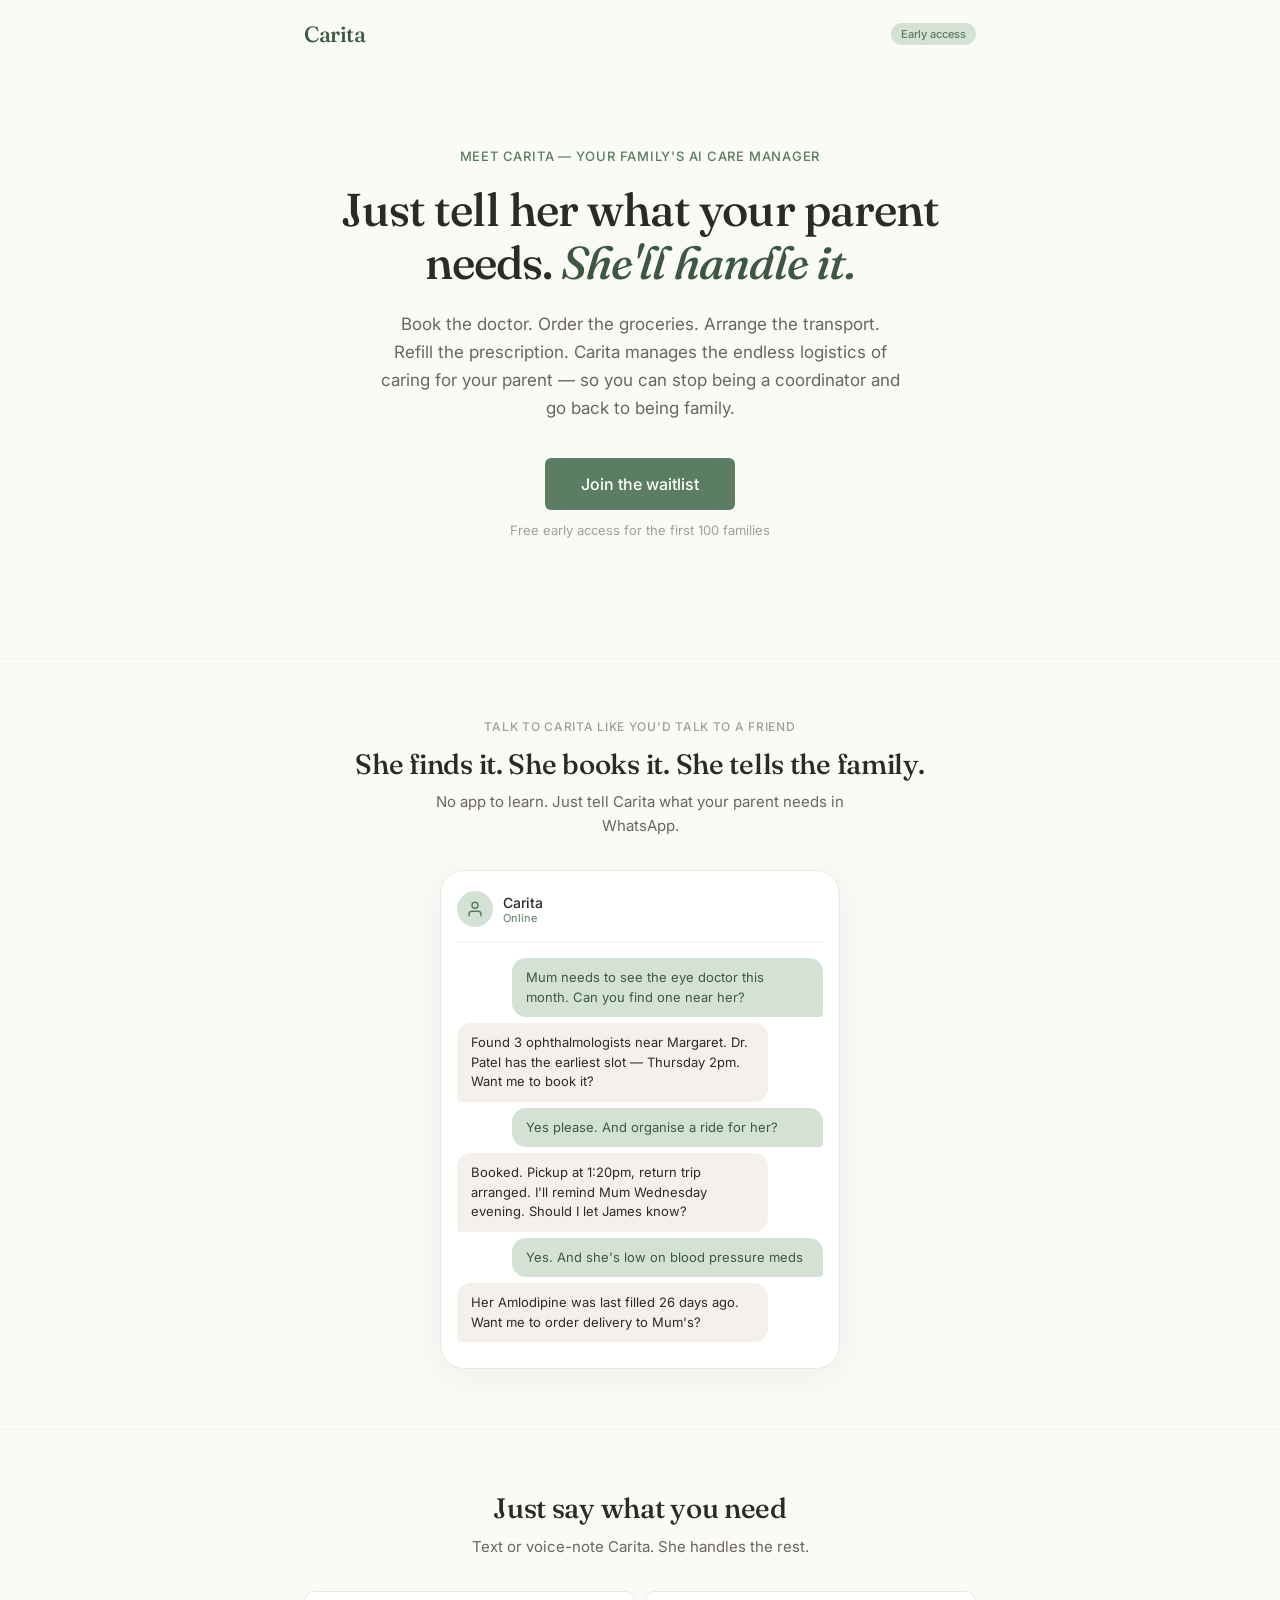
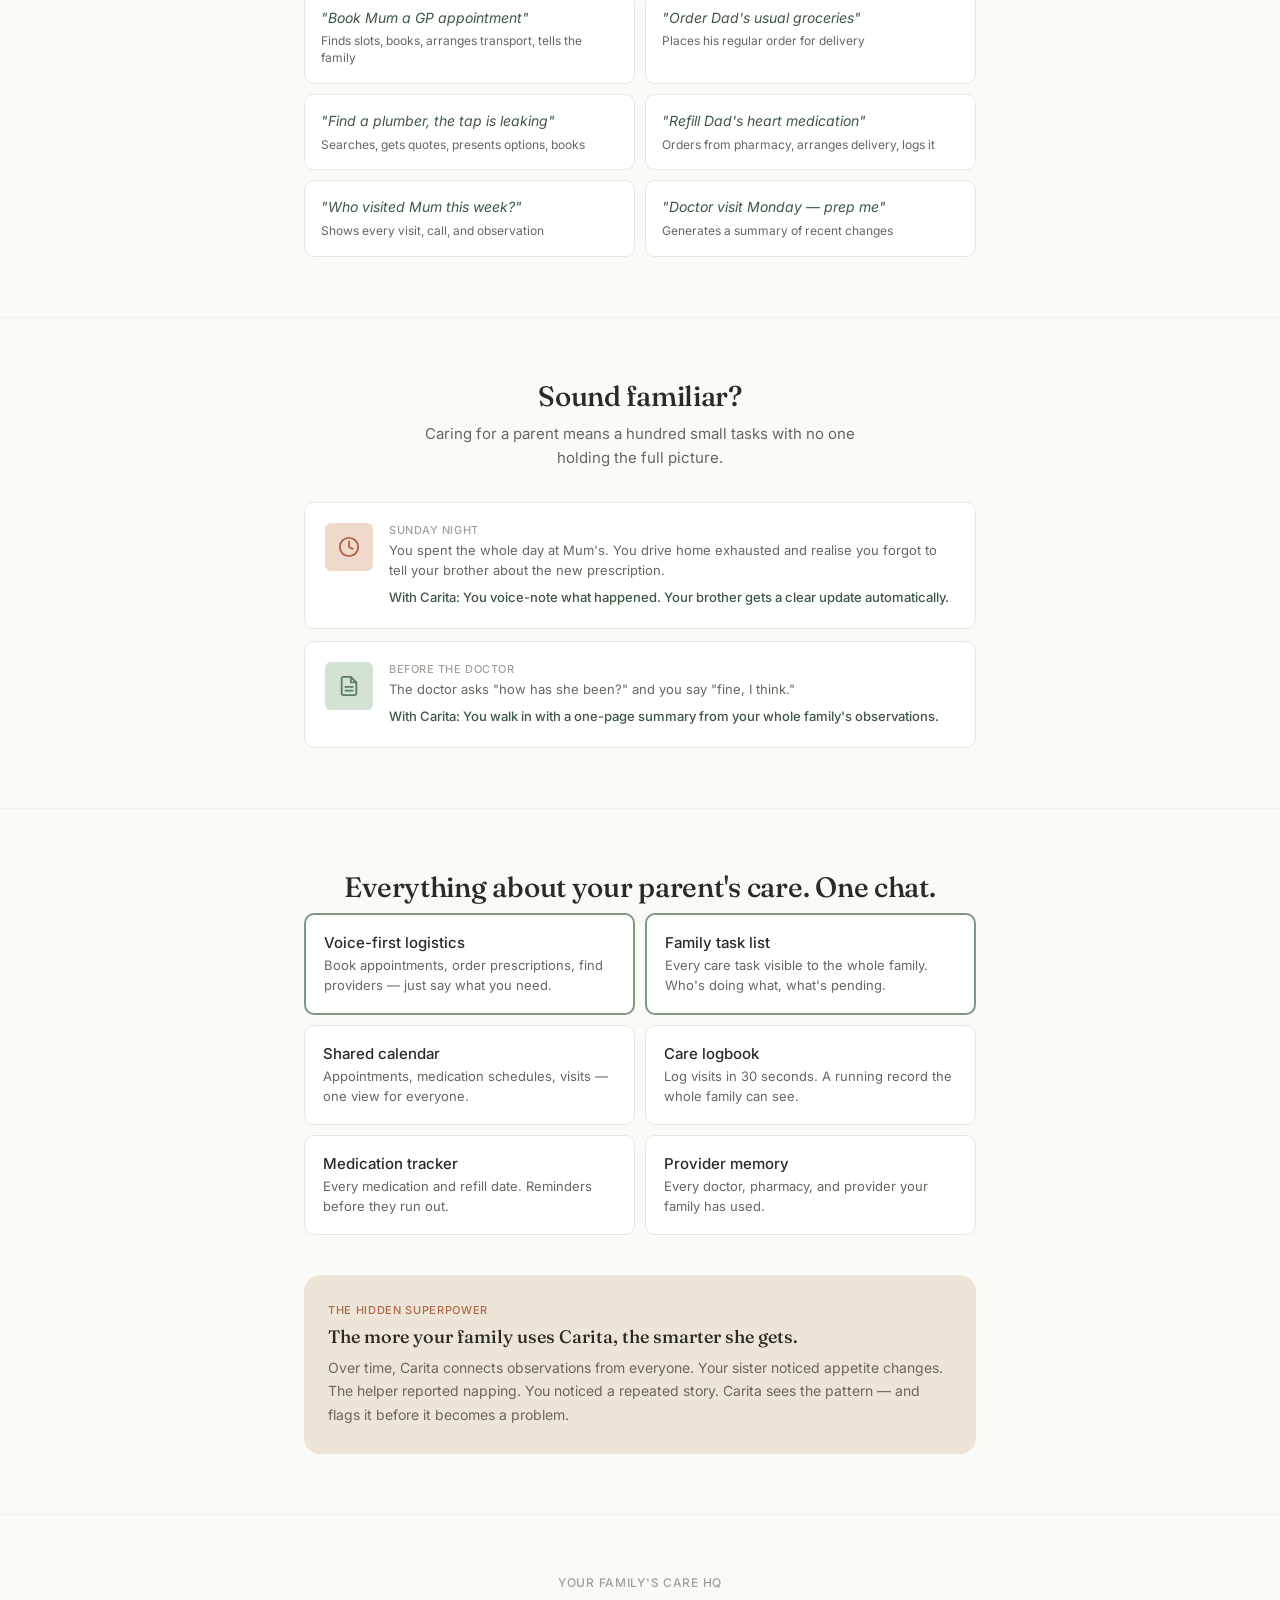
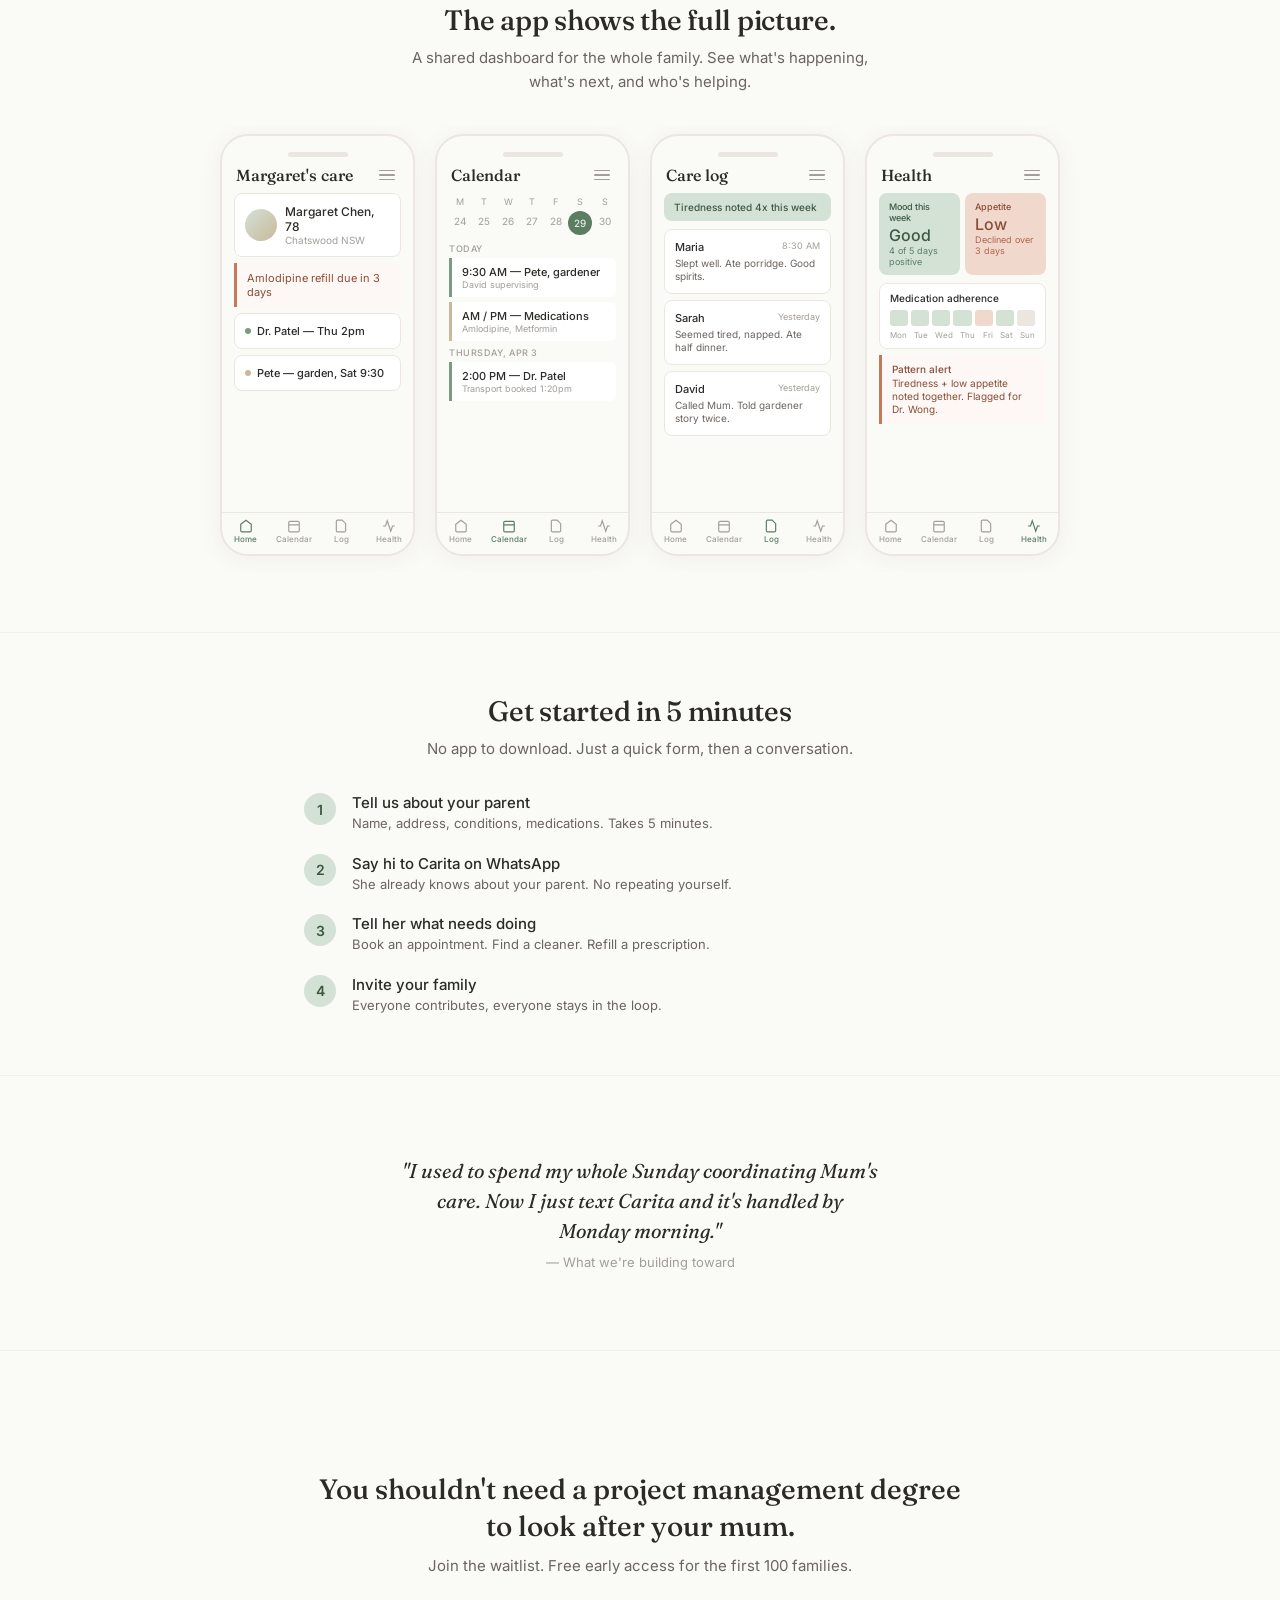
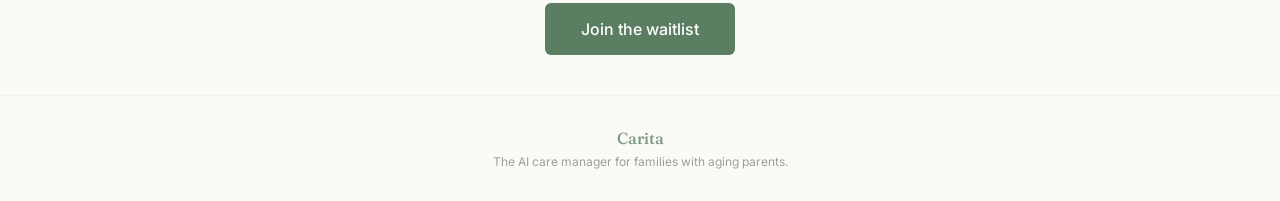
==== index.html @ 14d016ce "Initial waitlist landing page" ====
<!DOCTYPE html>
<html lang="en">
<head>
<meta charset="UTF-8">
<meta name="viewport" content="width=device-width, initial-scale=1.0">
<title>Carita — Your family's AI care manager</title>
<meta name="description" content="Tell Carita what your parent needs. She books the doctor, orders the groceries, arranges the transport, and keeps your family in the loop.">
<link rel="canonical" href="https://carita.io">
<meta property="og:title" content="Carita — Your family's AI care manager">
<meta property="og:description" content="Just tell her what your parent needs. She'll handle it. Book the doctor, order the groceries, arrange the transport — Carita manages the logistics of caring for your parent.">
<meta property="og:url" content="https://carita.io">
<meta property="og:type" content="website">
<meta name="twitter:card" content="summary_large_image">
<meta name="twitter:title" content="Carita — Your family's AI care manager">
<meta name="twitter:description" content="Just tell her what your parent needs. She'll handle it.">
<link rel="icon" href="data:image/svg+xml,<svg xmlns='http://www.w3.org/2000/svg' viewBox='0 0 100 100'><text y='.9em' font-size='90'>🌿</text></svg>">
<link rel="preconnect" href="https://fonts.googleapis.com">
<link rel="preconnect" href="https://fonts.gstatic.com" crossorigin>
<link href="https://fonts.googleapis.com/css2?family=Inter:wght@300;400;500;600;700&family=Fraunces:ital,opsz,wght@0,9..144,300;0,9..144,500;0,9..144,600;1,9..144,400&display=swap" rel="stylesheet">
<style>
:root{--bg-primary:#FAFAF7;--bg-secondary:#F4F1EC;--bg-tertiary:#EBE7E0;--bg-white:#FFFFFF;--text-primary:#2C2A27;--text-secondary:#6B6560;--text-tertiary:#A39E99;--sage:#7C9A82;--sage-light:#D4E2D6;--sage-medium:#5B7D62;--sage-dark:#3D5842;--terra:#C4785C;--terra-light:#F0D8CC;--terra-medium:#B0654A;--sand:#C8B99A;--sand-light:#EDE6D8;--border:#EBE7E0;--border-subtle:#F4F1EC;--radius-sm:6px;--radius-md:10px;--radius-lg:16px;--radius-xl:24px;--font-body:'Inter',-apple-system,sans-serif;--font-display:'Fraunces',Georgia,serif}
*{margin:0;padding:0;box-sizing:border-box}body{font-family:var(--font-body);background:var(--bg-primary);color:var(--text-primary);-webkit-font-smoothing:antialiased;overflow-x:hidden}.container{max-width:720px;margin:0 auto;padding:0 24px}
.nav{padding:20px 0;display:flex;align-items:center;justify-content:space-between}.nav-logo{font-family:var(--font-display);font-size:22px;font-weight:500;color:var(--sage-dark);letter-spacing:-0.02em}.nav-badge{font-size:11px;font-weight:500;color:var(--sage-medium);background:var(--sage-light);padding:4px 10px;border-radius:20px}
.hero{padding:80px 0 60px;text-align:center}.hero-eyebrow{font-size:13px;font-weight:500;color:var(--sage-medium);letter-spacing:0.06em;text-transform:uppercase;margin-bottom:20px}.hero h1{font-family:var(--font-display);font-size:clamp(32px,5vw,46px);font-weight:500;line-height:1.15;letter-spacing:-0.02em;margin-bottom:20px;max-width:600px;margin-left:auto;margin-right:auto}.hero h1 em{font-style:italic;color:var(--sage-dark)}.hero-sub{font-size:17px;line-height:1.65;color:var(--text-secondary);max-width:520px;margin:0 auto 36px}
.hero-cta-btn{display:inline-block;height:52px;padding:0 36px;background:var(--sage-medium);color:#fff;border:none;border-radius:var(--radius-sm);font-size:16px;font-weight:500;font-family:var(--font-body);cursor:pointer;transition:background 0.2s,transform 0.1s;line-height:52px}.hero-cta-btn:hover{background:var(--sage-dark)}.hero-cta-btn:active{transform:scale(0.98)}
.signup-box{max-width:440px;margin:0 auto;background:var(--bg-white);border:1px solid var(--border);border-radius:var(--radius-lg);padding:24px;text-align:left;display:none}.signup-box.show{display:block;animation:fadeUp 0.3s ease}.signup-box label{display:block;font-size:13px;font-weight:500;color:var(--text-primary);margin-bottom:4px}.signup-box input,.signup-box select{width:100%;height:42px;padding:0 12px;border:1px solid var(--border);border-radius:var(--radius-sm);font-size:14px;font-family:var(--font-body);background:var(--bg-primary);color:var(--text-primary);outline:none;transition:border 0.2s;margin-bottom:14px;appearance:none;-webkit-appearance:none}.signup-box select{background:var(--bg-primary) url("data:image/svg+xml,%3Csvg xmlns='http://www.w3.org/2000/svg' width='12' height='12' viewBox='0 0 24 24' fill='none' stroke='%23A39E99' stroke-width='2'%3E%3Cpolyline points='6 9 12 15 18 9'/%3E%3C/svg%3E") no-repeat right 12px center;padding-right:32px}.signup-box input:focus,.signup-box select:focus{border-color:var(--sage)}.signup-box input::placeholder{color:var(--text-tertiary)}.signup-box button{width:100%;height:44px;background:var(--sage-medium);color:#fff;border:none;border-radius:var(--radius-sm);font-size:15px;font-weight:500;font-family:var(--font-body);cursor:pointer;transition:background 0.2s,transform 0.1s}.signup-box button:hover{background:var(--sage-dark)}.signup-box button:active{transform:scale(0.98)}
.signup-step{display:none}.signup-step.active{display:block}
.step-progress{display:flex;gap:4px;margin-bottom:16px}.step-pip{height:3px;flex:1;border-radius:2px;background:var(--border)}.step-pip.filled{background:var(--sage)}
.step-q{font-size:15px;font-weight:500;color:var(--text-primary);margin-bottom:12px;line-height:1.4}
.option-grid{display:grid;gap:6px}.option-btn{width:100%;text-align:left;padding:12px 14px;background:var(--bg-primary);border:1px solid var(--border);border-radius:var(--radius-sm);font-size:14px;font-family:var(--font-body);color:var(--text-primary);cursor:pointer;transition:border 0.15s,background 0.15s}.option-btn:hover{border-color:var(--sage);background:var(--sage-light)}.option-btn.selected{border-color:var(--sage-medium);background:var(--sage-light)}
@keyframes fadeUp{from{opacity:0;transform:translateY(12px)}to{opacity:1;transform:none}}
.hero-note{font-size:13px;color:var(--text-tertiary);text-align:center;margin-top:12px}.form-success{display:none;text-align:center;padding:20px 0}.form-success.show{display:block}.form-success p{font-size:18px;color:var(--sage-dark);font-weight:500;font-family:var(--font-display)}.form-success span{font-size:14px;color:var(--text-secondary);display:block;margin-top:6px;line-height:1.5}.signup-box.submitted{display:none}
.divider{border:none;border-top:1px solid var(--border-subtle);margin:60px 0}.section-eyebrow{font-size:12px;font-weight:500;color:var(--text-tertiary);letter-spacing:0.06em;text-transform:uppercase;text-align:center;margin-bottom:12px}.section-title{font-family:var(--font-display);font-size:clamp(22px,3.5vw,28px);font-weight:500;text-align:center;line-height:1.3;margin-bottom:8px;letter-spacing:-0.01em}.section-sub{font-size:15px;color:var(--text-secondary);text-align:center;max-width:460px;margin:0 auto 32px;line-height:1.6}
.phone-frame{max-width:400px;margin:0 auto;background:var(--bg-white);border-radius:var(--radius-xl);border:1px solid var(--border);padding:20px 16px;box-shadow:0 8px 40px rgba(107,101,96,0.08)}.phone-header{display:flex;align-items:center;gap:10px;padding-bottom:14px;border-bottom:1px solid var(--border-subtle);margin-bottom:16px}.phone-avatar{width:36px;height:36px;border-radius:50%;background:var(--sage-light);display:flex;align-items:center;justify-content:center}.phone-avatar svg{width:18px;height:18px}.phone-name{font-weight:500;font-size:14px}.phone-status{font-size:11px;color:var(--sage-medium)}
.chat-msg{max-width:85%;padding:10px 14px;border-radius:14px;margin-bottom:6px;font-size:13px;line-height:1.5;animation:msgIn 0.4s ease both}.chat-msg:nth-child(1){animation-delay:0.1s}.chat-msg:nth-child(2){animation-delay:0.3s}.chat-msg:nth-child(3){animation-delay:0.6s}.chat-msg:nth-child(4){animation-delay:0.9s}.chat-msg:nth-child(5){animation-delay:1.2s}.chat-msg:nth-child(6){animation-delay:1.5s}.msg-user{margin-left:auto;background:var(--sage-light);color:var(--sage-dark);border-bottom-right-radius:4px}.msg-bot{margin-right:auto;background:var(--bg-secondary);color:var(--text-primary);border-bottom-left-radius:4px}@keyframes msgIn{from{opacity:0;transform:translateY(8px)}to{opacity:1;transform:none}}
.cmd-grid{display:grid;grid-template-columns:1fr 1fr;gap:10px}@media(max-width:520px){.cmd-grid{grid-template-columns:1fr}}.cmd-card{background:var(--bg-white);border:1px solid var(--border);border-radius:var(--radius-md);padding:16px}.cmd-voice{font-size:14px;color:var(--sage-dark);font-style:italic;margin-bottom:6px;line-height:1.4}.cmd-result{font-size:12px;color:var(--text-secondary);line-height:1.4}
.pain-grid{display:grid;gap:12px}.pain-card{background:var(--bg-white);border:1px solid var(--border);border-radius:var(--radius-md);padding:20px;display:grid;grid-template-columns:48px 1fr;gap:16px;align-items:start}.pain-icon{width:48px;height:48px;border-radius:var(--radius-sm);display:flex;align-items:center;justify-content:center}.pain-icon svg{width:22px;height:22px}.pain-before{font-size:13px;color:var(--text-secondary);line-height:1.5;margin-bottom:8px}.pain-after{font-size:13px;color:var(--sage-dark);line-height:1.5;font-weight:500}.pain-label{font-size:11px;font-weight:500;color:var(--text-tertiary);text-transform:uppercase;letter-spacing:0.05em;margin-bottom:4px}
.feat-grid{display:grid;grid-template-columns:1fr 1fr;gap:10px}@media(max-width:520px){.feat-grid{grid-template-columns:1fr}}.feat-card{background:var(--bg-white);border:1px solid var(--border);border-radius:var(--radius-md);padding:18px}.feat-card-primary{border:2px solid var(--sage)}.feat-name{font-weight:500;font-size:15px;margin-bottom:4px}.feat-desc{font-size:13px;color:var(--text-secondary);line-height:1.5}
.superpower{background:var(--sand-light);border-radius:var(--radius-lg);padding:28px 24px;margin:40px 0}.superpower-label{font-size:11px;font-weight:500;color:var(--terra-medium);letter-spacing:0.06em;text-transform:uppercase;margin-bottom:8px}.superpower-title{font-family:var(--font-display);font-size:18px;font-weight:500;margin-bottom:8px;line-height:1.3}.superpower-text{font-size:14px;color:var(--text-secondary);line-height:1.65}
.app-scroll{display:flex;gap:20px;overflow-x:auto;padding:8px 32px 16px;scroll-snap-type:x mandatory;-webkit-overflow-scrolling:touch;scrollbar-width:none}.app-scroll::-webkit-scrollbar{display:none}@media(max-width:700px){.app-scroll{justify-content:flex-start}}@media(min-width:701px){.app-scroll{justify-content:center}}.app-phone{width:195px;min-width:195px;height:422px;background:#FAFAF7;border-radius:28px;border:2px solid var(--border);overflow:hidden;scroll-snap-align:center;box-shadow:0 4px 24px rgba(107,101,96,0.07);display:flex;flex-direction:column}.app-phone-top{padding:16px 14px 0;display:flex;justify-content:center;align-items:center;flex-shrink:0;position:relative}.app-phone-notch{width:60px;height:5px;border-radius:3px;background:var(--border)}.app-phone-titlebar{padding:8px 14px 8px;display:flex;justify-content:space-between;align-items:center;flex-shrink:0}.app-phone-title{font-size:16px;font-weight:500;color:var(--text-primary);font-family:var(--font-display)}.app-burger{width:20px;height:20px;display:flex;flex-direction:column;justify-content:center;gap:3px;cursor:pointer}.app-burger span{display:block;width:16px;height:1.5px;background:var(--text-tertiary);border-radius:1px}.app-phone-content{padding:0 12px 12px;flex:1;overflow:hidden}.app-phone-tabs{display:flex;border-top:1px solid var(--border);padding:6px 0 10px;flex-shrink:0;margin-top:auto}.apt{flex:1;text-align:center;display:flex;flex-direction:column;align-items:center;gap:1px}.apt span{font-size:8px;font-weight:500;color:var(--text-tertiary)}.apt-active span{color:var(--sage-medium)}.app-card{background:var(--bg-white);border:1px solid var(--border);border-radius:8px;padding:10px;margin-bottom:6px}.app-alert{background:#FDF8F5;border-left:3px solid var(--terra);border-radius:0 8px 8px 0;padding:8px 10px;margin-bottom:6px}.app-pattern{background:var(--sage-light);border-radius:8px;padding:8px 10px;margin-bottom:8px}
.step{display:flex;gap:16px;margin-bottom:20px;align-items:flex-start}.step-num{width:32px;height:32px;border-radius:50%;background:var(--sage-light);color:var(--sage-dark);display:flex;align-items:center;justify-content:center;font-weight:600;font-size:14px;flex-shrink:0}.step-title{font-weight:500;font-size:15px;margin-bottom:2px}.step-desc{font-size:13px;color:var(--text-secondary);line-height:1.5}
.quote-text{font-family:var(--font-display);font-size:20px;font-weight:400;font-style:italic;line-height:1.5;max-width:480px;margin:0 auto 8px;text-align:center}.quote-attr{font-size:13px;color:var(--text-tertiary);text-align:center}
.final-cta{text-align:center;padding:60px 0 40px}.final-cta h2{font-family:var(--font-display);font-size:clamp(22px,3.5vw,28px);font-weight:500;line-height:1.3;margin-bottom:12px}.final-cta p{font-size:15px;color:var(--text-secondary);margin-bottom:28px}.final-cta-form{display:flex;gap:8px;justify-content:center;max-width:420px;margin:0 auto}.final-cta-form input{flex:1;height:48px;padding:0 16px;border:1px solid var(--border);border-radius:var(--radius-sm);font-size:15px;font-family:var(--font-body);background:var(--bg-white);outline:none}.final-cta-form input:focus{border-color:var(--sage)}.final-cta-form input::placeholder{color:var(--text-tertiary)}.final-cta-form button{height:48px;padding:0 28px;background:var(--sage-medium);color:#fff;border:none;border-radius:var(--radius-sm);font-size:15px;font-weight:500;font-family:var(--font-body);cursor:pointer;white-space:nowrap}.final-cta-form button:hover{background:var(--sage-dark)}
.footer{padding:32px 0;border-top:1px solid var(--border-subtle);text-align:center}.footer p{font-size:12px;color:var(--text-tertiary)}.footer-logo{font-family:var(--font-display);font-size:16px;font-weight:500;color:var(--sage);margin-bottom:6px}
@media(max-width:640px){.hero{padding:48px 0 40px}.pain-card{grid-template-columns:1fr}.pain-icon{width:40px;height:40px}.final-cta-form{flex-direction:column}.final-cta-form input,.final-cta-form button{width:100%}}
</style>
</head>
<body>
<div class="container"><nav class="nav"><div class="nav-logo">Carita</div><div class="nav-badge">Early access</div></nav></div>
<div class="container">
<section class="hero">
<div class="hero-eyebrow">Meet Carita — your family's AI care manager</div>
<h1>Just tell her what your parent needs. <em>She'll handle it.</em></h1>
<p class="hero-sub">Book the doctor. Order the groceries. Arrange the transport. Refill the prescription. Carita manages the endless logistics of caring for your parent — so you can stop being a coordinator and go back to being family.</p>
<button class="hero-cta-btn" id="cta-btn" onclick="startSignup()">Join the waitlist</button>

<div class="signup-box" id="signup-box">
<div class="step-progress"><div class="step-pip filled" id="pip1"></div><div class="step-pip" id="pip2"></div><div class="step-pip" id="pip3"></div><div class="step-pip" id="pip4"></div><div class="step-pip" id="pip5"></div><div class="step-pip" id="pip6"></div></div>

<div class="signup-step active" id="q1">
<div class="step-q">Who are you caring for?</div>
<div class="option-grid">
<button class="option-btn" onclick="answer('caring','parent','q2')">A parent</button>
<button class="option-btn" onclick="answer('caring','in-law','q2')">A parent-in-law</button>
<button class="option-btn" onclick="answer('caring','spouse','q2')">A spouse or partner</button>
<button class="option-btn" onclick="answer('caring','other','q2')">Someone else</button>
</div></div>

<div class="signup-step" id="q2">
<div class="step-q">What takes up the most of your time?</div>
<div class="option-grid">
<button class="option-btn" onclick="answer('challenge','logistics','q3')">Booking appointments and finding providers</button>
<button class="option-btn" onclick="answer('challenge','coordination','q3')">Coordinating across family members</button>
<button class="option-btn" onclick="answer('challenge','health','q3')">Tracking health changes and medication</button>
<button class="option-btn" onclick="answer('challenge','all','q3')">All of the above</button>
</div></div>

<div class="signup-step" id="q3">
<div class="step-q">How far do you live from the person you care for?</div>
<div class="option-grid">
<button class="option-btn" onclick="answer('distance','same-house','q4')">We live together</button>
<button class="option-btn" onclick="answer('distance','under-30','q4')">Under 30 minutes away</button>
<button class="option-btn" onclick="answer('distance','30-60','q4')">30-60 minutes away</button>
<button class="option-btn" onclick="answer('distance','over-60','q4')">More than an hour away</button>
</div></div>

<div class="signup-step" id="q4">
<div class="step-q">How many people help with care?</div>
<div class="option-grid">
<button class="option-btn" onclick="answer('helpers','just-me','q5')">Just me</button>
<button class="option-btn" onclick="answer('helpers','2-3','q5')">2-3 family members</button>
<button class="option-btn" onclick="answer('helpers','4+','q5')">4 or more people</button>
<button class="option-btn" onclick="answer('helpers','paid-help','q5')">Family + paid helper or aide</button>
</div></div>

<div class="signup-step" id="q5">
<div class="step-q">How did you hear about Carita?</div>
<div class="option-grid">
<button class="option-btn" onclick="answer('source','social','q6')">Social media</button>
<button class="option-btn" onclick="answer('source','search','q6')">Google search</button>
<button class="option-btn" onclick="answer('source','friend','q6')">A friend or family member</button>
<button class="option-btn" onclick="answer('source','other','q6')">Other</button>
</div></div>

<div class="signup-step" id="q6">
<div class="step-q">Last step — where should we send your invite?</div>
<label for="signup-email" style="margin-top:8px">Email address</label>
<input type="email" id="signup-email" placeholder="you@email.com" required>
<button type="button" onclick="submitSignup()">Get early access</button>
</div>
</div>

<div class="form-success" id="form-success"><p>You're on the list.</p><span>We'll reach out soon with early access to Carita.</span></div>
<p class="hero-note">Free early access for the first 100 families</p>
</section>
</div>
<hr class="divider">
<div class="container"><section>
<div class="section-eyebrow">Talk to Carita like you'd talk to a friend</div>
<div class="section-title">She finds it. She books it. She tells the family.</div>
<p class="section-sub">No app to learn. Just tell Carita what your parent needs in WhatsApp.</p>
<div class="phone-frame">
<div class="phone-header"><div class="phone-avatar"><svg viewBox="0 0 24 24" fill="none" stroke="#5B7D62" stroke-width="2" stroke-linecap="round" stroke-linejoin="round"><path d="M20 21v-2a4 4 0 0 0-4-4H8a4 4 0 0 0-4 4v2"/><circle cx="12" cy="7" r="4"/></svg></div><div><div class="phone-name">Carita</div><div class="phone-status">Online</div></div></div>
<div class="chat-msg msg-user">Mum needs to see the eye doctor this month. Can you find one near her?</div>
<div class="chat-msg msg-bot">Found 3 ophthalmologists near Margaret. Dr. Patel has the earliest slot — Thursday 2pm. Want me to book it?</div>
<div class="chat-msg msg-user">Yes please. And organise a ride for her?</div>
<div class="chat-msg msg-bot">Booked. Pickup at 1:20pm, return trip arranged. I'll remind Mum Wednesday evening. Should I let James know?</div>
<div class="chat-msg msg-user">Yes. And she's low on blood pressure meds</div>
<div class="chat-msg msg-bot">Her Amlodipine was last filled 26 days ago. Want me to order delivery to Mum's?</div>
</div>
</section></div>
<hr class="divider">
<div class="container"><section>
<div class="section-title">Just say what you need</div>
<p class="section-sub">Text or voice-note Carita. She handles the rest.</p>
<div class="cmd-grid">
<div class="cmd-card"><div class="cmd-voice">"Book Mum a GP appointment"</div><div class="cmd-result">Finds slots, books, arranges transport, tells the family</div></div>
<div class="cmd-card"><div class="cmd-voice">"Order Dad's usual groceries"</div><div class="cmd-result">Places his regular order for delivery</div></div>
<div class="cmd-card"><div class="cmd-voice">"Find a plumber, the tap is leaking"</div><div class="cmd-result">Searches, gets quotes, presents options, books</div></div>
<div class="cmd-card"><div class="cmd-voice">"Refill Dad's heart medication"</div><div class="cmd-result">Orders from pharmacy, arranges delivery, logs it</div></div>
<div class="cmd-card"><div class="cmd-voice">"Who visited Mum this week?"</div><div class="cmd-result">Shows every visit, call, and observation</div></div>
<div class="cmd-card"><div class="cmd-voice">"Doctor visit Monday — prep me"</div><div class="cmd-result">Generates a summary of recent changes</div></div>
</div>
</section></div>
<hr class="divider">
<div class="container"><section>
<div class="section-title">Sound familiar?</div>
<p class="section-sub">Caring for a parent means a hundred small tasks with no one holding the full picture.</p>
<div class="pain-grid">
<div class="pain-card"><div class="pain-icon" style="background:var(--terra-light)"><svg viewBox="0 0 24 24" fill="none" stroke="#B0654A" stroke-width="2" stroke-linecap="round" stroke-linejoin="round"><circle cx="12" cy="12" r="10"/><path d="M12 6v6l4 2"/></svg></div><div><div class="pain-label">Sunday night</div><div class="pain-before">You spent the whole day at Mum's. You drive home exhausted and realise you forgot to tell your brother about the new prescription.</div><div class="pain-after">With Carita: You voice-note what happened. Your brother gets a clear update automatically.</div></div></div>
<div class="pain-card"><div class="pain-icon" style="background:var(--sage-light)"><svg viewBox="0 0 24 24" fill="none" stroke="#5B7D62" stroke-width="2" stroke-linecap="round" stroke-linejoin="round"><path d="M14 2H6a2 2 0 0 0-2 2v16a2 2 0 0 0 2 2h12a2 2 0 0 0 2-2V8z"/><polyline points="14 2 14 8 20 8"/><line x1="16" y1="13" x2="8" y2="13"/><line x1="16" y1="17" x2="8" y2="17"/></svg></div><div><div class="pain-label">Before the doctor</div><div class="pain-before">The doctor asks "how has she been?" and you say "fine, I think."</div><div class="pain-after">With Carita: You walk in with a one-page summary from your whole family's observations.</div></div></div>
</div>
</section></div>
<hr class="divider">
<div class="container"><section>
<div class="section-title">Everything about your parent's care. One chat.</div>
<div class="feat-grid">
<div class="feat-card feat-card-primary"><div class="feat-name">Voice-first logistics</div><div class="feat-desc">Book appointments, order prescriptions, find providers — just say what you need.</div></div>
<div class="feat-card feat-card-primary"><div class="feat-name">Family task list</div><div class="feat-desc">Every care task visible to the whole family. Who's doing what, what's pending.</div></div>
<div class="feat-card"><div class="feat-name">Shared calendar</div><div class="feat-desc">Appointments, medication schedules, visits — one view for everyone.</div></div>
<div class="feat-card"><div class="feat-name">Care logbook</div><div class="feat-desc">Log visits in 30 seconds. A running record the whole family can see.</div></div>
<div class="feat-card"><div class="feat-name">Medication tracker</div><div class="feat-desc">Every medication and refill date. Reminders before they run out.</div></div>
<div class="feat-card"><div class="feat-name">Provider memory</div><div class="feat-desc">Every doctor, pharmacy, and provider your family has used.</div></div>
</div>
</section></div>
<div class="container"><div class="superpower"><div class="superpower-label">The hidden superpower</div><div class="superpower-title">The more your family uses Carita, the smarter she gets.</div><div class="superpower-text">Over time, Carita connects observations from everyone. Your sister noticed appetite changes. The helper reported napping. You noticed a repeated story. Carita sees the pattern — and flags it before it becomes a problem.</div></div></div>
<hr class="divider">
<div class="container">
<div class="section-eyebrow">Your family's care HQ</div>
<div class="section-title">The app shows the full picture.</div>
<p class="section-sub">A shared dashboard for the whole family. See what's happening, what's next, and who's helping.</p>
</div>
<div class="app-scroll">

<div class="app-phone"><div class="app-phone-top"><div class="app-phone-notch"></div></div><div class="app-phone-titlebar"><div class="app-phone-title">Margaret's care</div><div class="app-burger"><span></span><span></span><span></span></div></div><div class="app-phone-content">
<div class="app-card" style="display:flex;gap:8px;align-items:center"><div style="width:32px;height:32px;border-radius:50%;background:linear-gradient(135deg,#D4E2D6,#C8B99A);flex-shrink:0"></div><div><div style="font-size:12px;font-weight:500">Margaret Chen, 78</div><div style="font-size:10px;color:#A39E99">Chatswood NSW</div></div></div>
<div class="app-alert"><div style="font-size:11px;color:#8A4D37">Amlodipine refill due in 3 days</div></div>
<div class="app-card"><div style="display:flex;gap:6px;align-items:center"><div style="width:6px;height:6px;border-radius:50%;background:#7C9A82"></div><div style="font-size:11px;font-weight:500">Dr. Patel — Thu 2pm</div></div></div>
<div class="app-card"><div style="display:flex;gap:6px;align-items:center"><div style="width:6px;height:6px;border-radius:50%;background:#C8B99A"></div><div style="font-size:11px;font-weight:500">Pete — garden, Sat 9:30</div></div></div>
</div><div class="app-phone-tabs"><div class="apt apt-active"><svg viewBox="0 0 24 24" fill="none" stroke="#5B7D62" stroke-width="2" width="14" height="14"><path d="M3 9l9-7 9 7v11a2 2 0 0 1-2 2H5a2 2 0 0 1-2-2z"/></svg><span>Home</span></div><div class="apt"><svg viewBox="0 0 24 24" fill="none" stroke="#A39E99" stroke-width="2" width="14" height="14"><rect x="3" y="4" width="18" height="18" rx="2"/><line x1="3" y1="10" x2="21" y2="10"/></svg><span>Calendar</span></div><div class="apt"><svg viewBox="0 0 24 24" fill="none" stroke="#A39E99" stroke-width="2" width="14" height="14"><path d="M14 2H6a2 2 0 0 0-2 2v16a2 2 0 0 0 2 2h12a2 2 0 0 0 2-2V8z"/></svg><span>Log</span></div><div class="apt"><svg viewBox="0 0 24 24" fill="none" stroke="#A39E99" stroke-width="2" width="14" height="14"><path d="M22 12h-4l-3 9L9 3l-3 9H2"/></svg><span>Health</span></div></div></div>

<div class="app-phone"><div class="app-phone-top"><div class="app-phone-notch"></div></div><div class="app-phone-titlebar"><div class="app-phone-title">Calendar</div><div class="app-burger"><span></span><span></span><span></span></div></div><div class="app-phone-content">
<div style="display:grid;grid-template-columns:repeat(7,1fr);text-align:center;gap:1px;margin-bottom:8px">
<div style="font-size:9px;color:#A39E99;padding:3px">M</div><div style="font-size:9px;color:#A39E99;padding:3px">T</div><div style="font-size:9px;color:#A39E99;padding:3px">W</div><div style="font-size:9px;color:#A39E99;padding:3px">T</div><div style="font-size:9px;color:#A39E99;padding:3px">F</div><div style="font-size:9px;color:#A39E99;padding:3px">S</div><div style="font-size:9px;color:#A39E99;padding:3px">S</div>
<div style="font-size:10px;color:#A39E99;padding:4px">24</div><div style="font-size:10px;color:#A39E99;padding:4px">25</div><div style="font-size:10px;color:#A39E99;padding:4px">26</div><div style="font-size:10px;color:#A39E99;padding:4px">27</div><div style="font-size:10px;color:#A39E99;padding:4px">28</div><div style="font-size:10px;color:#fff;padding:4px;width:24px;height:24px;border-radius:50%;background:#5B7D62;display:flex;align-items:center;justify-content:center;margin:0 auto">29</div><div style="font-size:10px;color:#A39E99;padding:4px">30</div>
</div>
<div style="font-size:9px;font-weight:500;color:#A39E99;text-transform:uppercase;letter-spacing:0.5px;margin:6px 0 4px">Today</div>
<div style="background:#fff;border-left:3px solid #7C9A82;border-radius:0 6px 6px 0;padding:7px 10px;margin-bottom:5px"><div style="font-size:11px;font-weight:500;color:#2C2A27">9:30 AM — Pete, gardener</div><div style="font-size:9px;color:#A39E99">David supervising</div></div>
<div style="background:#fff;border-left:3px solid #C8B99A;border-radius:0 6px 6px 0;padding:7px 10px;margin-bottom:5px"><div style="font-size:11px;font-weight:500;color:#2C2A27">AM / PM — Medications</div><div style="font-size:9px;color:#A39E99">Amlodipine, Metformin</div></div>
<div style="font-size:9px;font-weight:500;color:#A39E99;text-transform:uppercase;letter-spacing:0.5px;margin:6px 0 4px">Thursday, Apr 3</div>
<div style="background:#fff;border-left:3px solid #7C9A82;border-radius:0 6px 6px 0;padding:7px 10px;margin-bottom:5px"><div style="font-size:11px;font-weight:500;color:#2C2A27">2:00 PM — Dr. Patel</div><div style="font-size:9px;color:#A39E99">Transport booked 1:20pm</div></div>
</div><div class="app-phone-tabs"><div class="apt"><svg viewBox="0 0 24 24" fill="none" stroke="#A39E99" stroke-width="2" width="14" height="14"><path d="M3 9l9-7 9 7v11a2 2 0 0 1-2 2H5a2 2 0 0 1-2-2z"/></svg><span>Home</span></div><div class="apt apt-active"><svg viewBox="0 0 24 24" fill="none" stroke="#5B7D62" stroke-width="2" width="14" height="14"><rect x="3" y="4" width="18" height="18" rx="2"/><line x1="3" y1="10" x2="21" y2="10"/></svg><span>Calendar</span></div><div class="apt"><svg viewBox="0 0 24 24" fill="none" stroke="#A39E99" stroke-width="2" width="14" height="14"><path d="M14 2H6a2 2 0 0 0-2 2v16a2 2 0 0 0 2 2h12a2 2 0 0 0 2-2V8z"/></svg><span>Log</span></div><div class="apt"><svg viewBox="0 0 24 24" fill="none" stroke="#A39E99" stroke-width="2" width="14" height="14"><path d="M22 12h-4l-3 9L9 3l-3 9H2"/></svg><span>Health</span></div></div></div>

<div class="app-phone"><div class="app-phone-top"><div class="app-phone-notch"></div></div><div class="app-phone-titlebar"><div class="app-phone-title">Care log</div><div class="app-burger"><span></span><span></span><span></span></div></div><div class="app-phone-content">
<div class="app-pattern"><div style="font-size:10px;font-weight:500;color:#3D5842">Tiredness noted 4x this week</div></div>
<div class="app-card"><div style="display:flex;justify-content:space-between;margin-bottom:3px"><span style="font-size:11px;font-weight:500">Maria</span><span style="font-size:9px;color:#A39E99">8:30 AM</span></div><div style="font-size:10px;color:#6B6560;line-height:1.3">Slept well. Ate porridge. Good spirits.</div></div>
<div class="app-card"><div style="display:flex;justify-content:space-between;margin-bottom:3px"><span style="font-size:11px;font-weight:500">Sarah</span><span style="font-size:9px;color:#A39E99">Yesterday</span></div><div style="font-size:10px;color:#6B6560;line-height:1.3">Seemed tired, napped. Ate half dinner.</div></div>
<div class="app-card"><div style="display:flex;justify-content:space-between;margin-bottom:3px"><span style="font-size:11px;font-weight:500">David</span><span style="font-size:9px;color:#A39E99">Yesterday</span></div><div style="font-size:10px;color:#6B6560;line-height:1.3">Called Mum. Told gardener story twice.</div></div>
</div><div class="app-phone-tabs"><div class="apt"><svg viewBox="0 0 24 24" fill="none" stroke="#A39E99" stroke-width="2" width="14" height="14"><path d="M3 9l9-7 9 7v11a2 2 0 0 1-2 2H5a2 2 0 0 1-2-2z"/></svg><span>Home</span></div><div class="apt"><svg viewBox="0 0 24 24" fill="none" stroke="#A39E99" stroke-width="2" width="14" height="14"><rect x="3" y="4" width="18" height="18" rx="2"/><line x1="3" y1="10" x2="21" y2="10"/></svg><span>Calendar</span></div><div class="apt apt-active"><svg viewBox="0 0 24 24" fill="none" stroke="#5B7D62" stroke-width="2" width="14" height="14"><path d="M14 2H6a2 2 0 0 0-2 2v16a2 2 0 0 0 2 2h12a2 2 0 0 0 2-2V8z"/></svg><span>Log</span></div><div class="apt"><svg viewBox="0 0 24 24" fill="none" stroke="#A39E99" stroke-width="2" width="14" height="14"><path d="M22 12h-4l-3 9L9 3l-3 9H2"/></svg><span>Health</span></div></div></div>

<div class="app-phone"><div class="app-phone-top"><div class="app-phone-notch"></div></div><div class="app-phone-titlebar"><div class="app-phone-title">Health</div><div class="app-burger"><span></span><span></span><span></span></div></div><div class="app-phone-content">
<div style="display:grid;grid-template-columns:1fr 1fr;gap:5px;margin-bottom:8px">
<div style="background:#D4E2D6;border-radius:8px;padding:8px 10px"><div style="font-size:9px;color:#3D5842;font-weight:500">Mood this week</div><div style="font-size:16px;font-weight:500;color:#3D5842;margin-top:2px">Good</div><div style="font-size:9px;color:#5B7D62">4 of 5 days positive</div></div>
<div style="background:#F0D8CC;border-radius:8px;padding:8px 10px"><div style="font-size:9px;color:#8A4D37;font-weight:500">Appetite</div><div style="font-size:16px;font-weight:500;color:#8A4D37;margin-top:2px">Low</div><div style="font-size:9px;color:#B0654A">Declined over 3 days</div></div>
</div>
<div style="background:#fff;border:1px solid #EBE7E0;border-radius:8px;padding:8px 10px;margin-bottom:6px">
<div style="font-size:10px;font-weight:500;color:#2C2A27;margin-bottom:6px">Medication adherence</div>
<div style="display:flex;gap:3px;margin-bottom:4px"><div style="flex:1;height:16px;border-radius:3px;background:#D4E2D6"></div><div style="flex:1;height:16px;border-radius:3px;background:#D4E2D6"></div><div style="flex:1;height:16px;border-radius:3px;background:#D4E2D6"></div><div style="flex:1;height:16px;border-radius:3px;background:#D4E2D6"></div><div style="flex:1;height:16px;border-radius:3px;background:#F0D8CC"></div><div style="flex:1;height:16px;border-radius:3px;background:#D4E2D6"></div><div style="flex:1;height:16px;border-radius:3px;background:#EBE7E0"></div></div>
<div style="display:flex;justify-content:space-between;font-size:8px;color:#A39E99"><span>Mon</span><span>Tue</span><span>Wed</span><span>Thu</span><span>Fri</span><span>Sat</span><span>Sun</span></div>
</div>
<div class="app-alert"><div style="font-size:10px;font-weight:500;color:#8A4D37;margin-bottom:2px">Pattern alert</div><div style="font-size:10px;color:#8A4D37;line-height:1.3">Tiredness + low appetite noted together. Flagged for Dr. Wong.</div></div>
</div><div class="app-phone-tabs"><div class="apt"><svg viewBox="0 0 24 24" fill="none" stroke="#A39E99" stroke-width="2" width="14" height="14"><path d="M3 9l9-7 9 7v11a2 2 0 0 1-2 2H5a2 2 0 0 1-2-2z"/></svg><span>Home</span></div><div class="apt"><svg viewBox="0 0 24 24" fill="none" stroke="#A39E99" stroke-width="2" width="14" height="14"><rect x="3" y="4" width="18" height="18" rx="2"/><line x1="3" y1="10" x2="21" y2="10"/></svg><span>Calendar</span></div><div class="apt"><svg viewBox="0 0 24 24" fill="none" stroke="#A39E99" stroke-width="2" width="14" height="14"><path d="M14 2H6a2 2 0 0 0-2 2v16a2 2 0 0 0 2 2h12a2 2 0 0 0 2-2V8z"/></svg><span>Log</span></div><div class="apt apt-active"><svg viewBox="0 0 24 24" fill="none" stroke="#5B7D62" stroke-width="2" width="14" height="14"><path d="M22 12h-4l-3 9L9 3l-3 9H2"/></svg><span>Health</span></div></div></div>

</div>
<hr class="divider">
<div class="container"><section>
<div class="section-title">Get started in 5 minutes</div>
<p class="section-sub">No app to download. Just a quick form, then a conversation.</p>
<div class="step"><div class="step-num">1</div><div><div class="step-title">Tell us about your parent</div><div class="step-desc">Name, address, conditions, medications. Takes 5 minutes.</div></div></div>
<div class="step"><div class="step-num">2</div><div><div class="step-title">Say hi to Carita on WhatsApp</div><div class="step-desc">She already knows about your parent. No repeating yourself.</div></div></div>
<div class="step"><div class="step-num">3</div><div><div class="step-title">Tell her what needs doing</div><div class="step-desc">Book an appointment. Find a cleaner. Refill a prescription.</div></div></div>
<div class="step"><div class="step-num">4</div><div><div class="step-title">Invite your family</div><div class="step-desc">Everyone contributes, everyone stays in the loop.</div></div></div>
</section></div>
<hr class="divider">
<div class="container"><section style="padding:20px 0"><p class="quote-text">"I used to spend my whole Sunday coordinating Mum's care. Now I just text Carita and it's handled by Monday morning."</p><p class="quote-attr">— What we're building toward</p></section></div>
<hr class="divider">
<div class="container"><section class="final-cta">
<h2>You shouldn't need a project management degree to look after your mum.</h2>
<p>Join the waitlist. Free early access for the first 100 families.</p>
<button class="hero-cta-btn" onclick="document.getElementById('cta-btn').click();window.scrollTo({top:0,behavior:'smooth'})">Join the waitlist</button>
</section></div>
<footer class="footer"><div class="container"><div class="footer-logo">Carita</div><p>The AI care manager for families with aging parents.</p></div></footer>
<script>
const FORMSPREE_URL = null;
const answers = {};
const stepOrder = ['q1','q2','q3','q4','q5','q6'];

function startSignup() {
  document.getElementById('cta-btn').style.display = 'none';
  document.getElementById('signup-box').classList.add('show');
}

function answer(key, value, nextStep) {
  answers[key] = value;
  const currentIdx = stepOrder.indexOf(nextStep) - 1;
  document.getElementById(stepOrder[currentIdx]).classList.remove('active');
  document.getElementById(nextStep).classList.add('active');
  for (let i = 0; i <= stepOrder.indexOf(nextStep); i++) {
    document.getElementById('pip' + (i + 1)).classList.add('filled');
  }
}

function submitSignup() {
  const email = document.getElementById('signup-email').value;
  if (!email || !email.includes('@')) { document.getElementById('signup-email').focus(); return; }
  answers.email = email;
  const existing = JSON.parse(localStorage.getItem('carita_waitlist') || '[]');
  existing.push({ ...answers, timestamp: new Date().toISOString() });
  localStorage.setItem('carita_waitlist', JSON.stringify(existing));
  console.log('Waitlist signup:', answers, '| Total:', existing.length);
  if (FORMSPREE_URL) {
    fetch(FORMSPREE_URL, { method: 'POST', headers: { 'Content-Type': 'application/json' }, body: JSON.stringify(answers) }).catch(err => console.log('Formspree error:', err));
  }
  document.getElementById('signup-box').style.display = 'none';
  document.getElementById('form-success').classList.add('show');
}

function handleBottomSubmit(e) {
  e.preventDefault();
  const email = document.getElementById('bottom-email').value;
  const data = { email, source: 'bottom CTA' };
  const existing = JSON.parse(localStorage.getItem('carita_waitlist') || '[]');
  existing.push({ ...data, timestamp: new Date().toISOString() });
  localStorage.setItem('carita_waitlist', JSON.stringify(existing));
  if (FORMSPREE_URL) {
    fetch(FORMSPREE_URL, { method: 'POST', headers: { 'Content-Type': 'application/json' }, body: JSON.stringify(data) }).catch(err => console.log('Formspree error:', err));
  }
  document.getElementById('bottom-form').style.display = 'none';
  document.getElementById('form-success-2').classList.add('show');
}
</script>
</body>
</html>
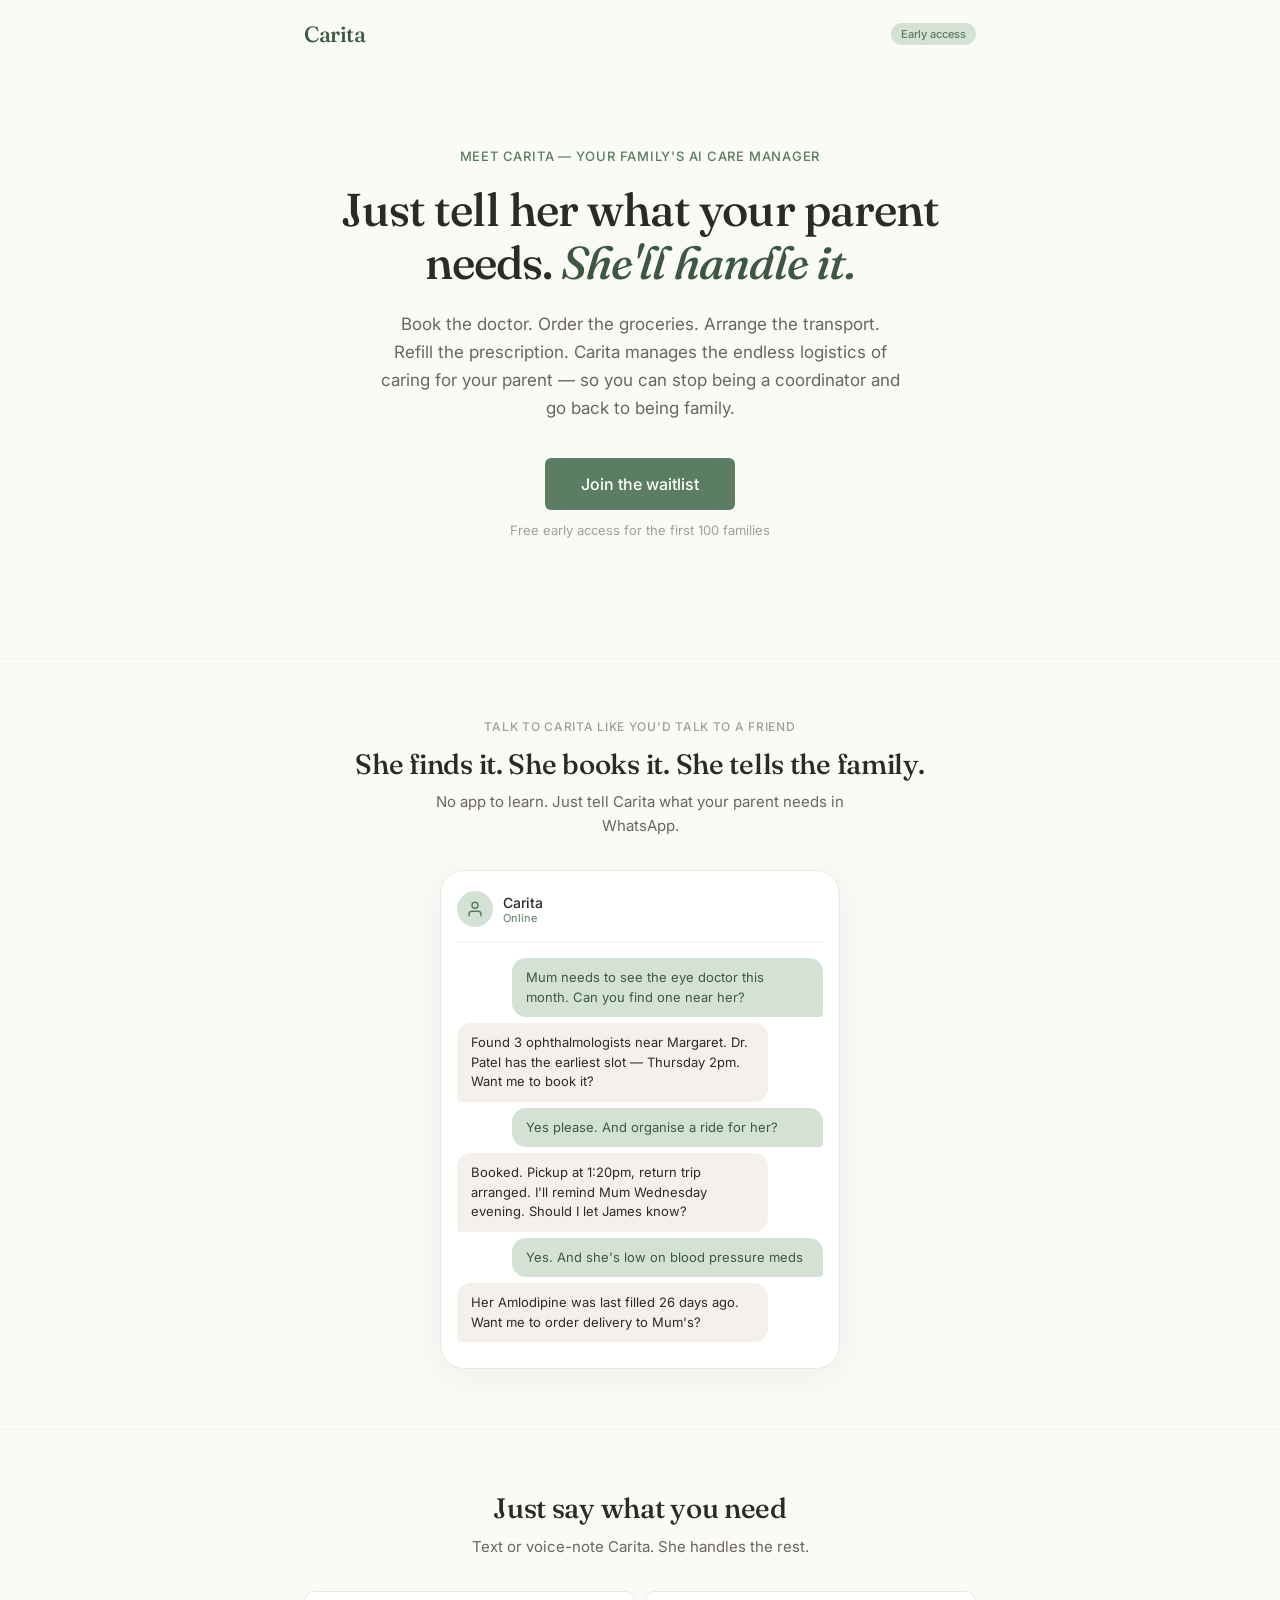
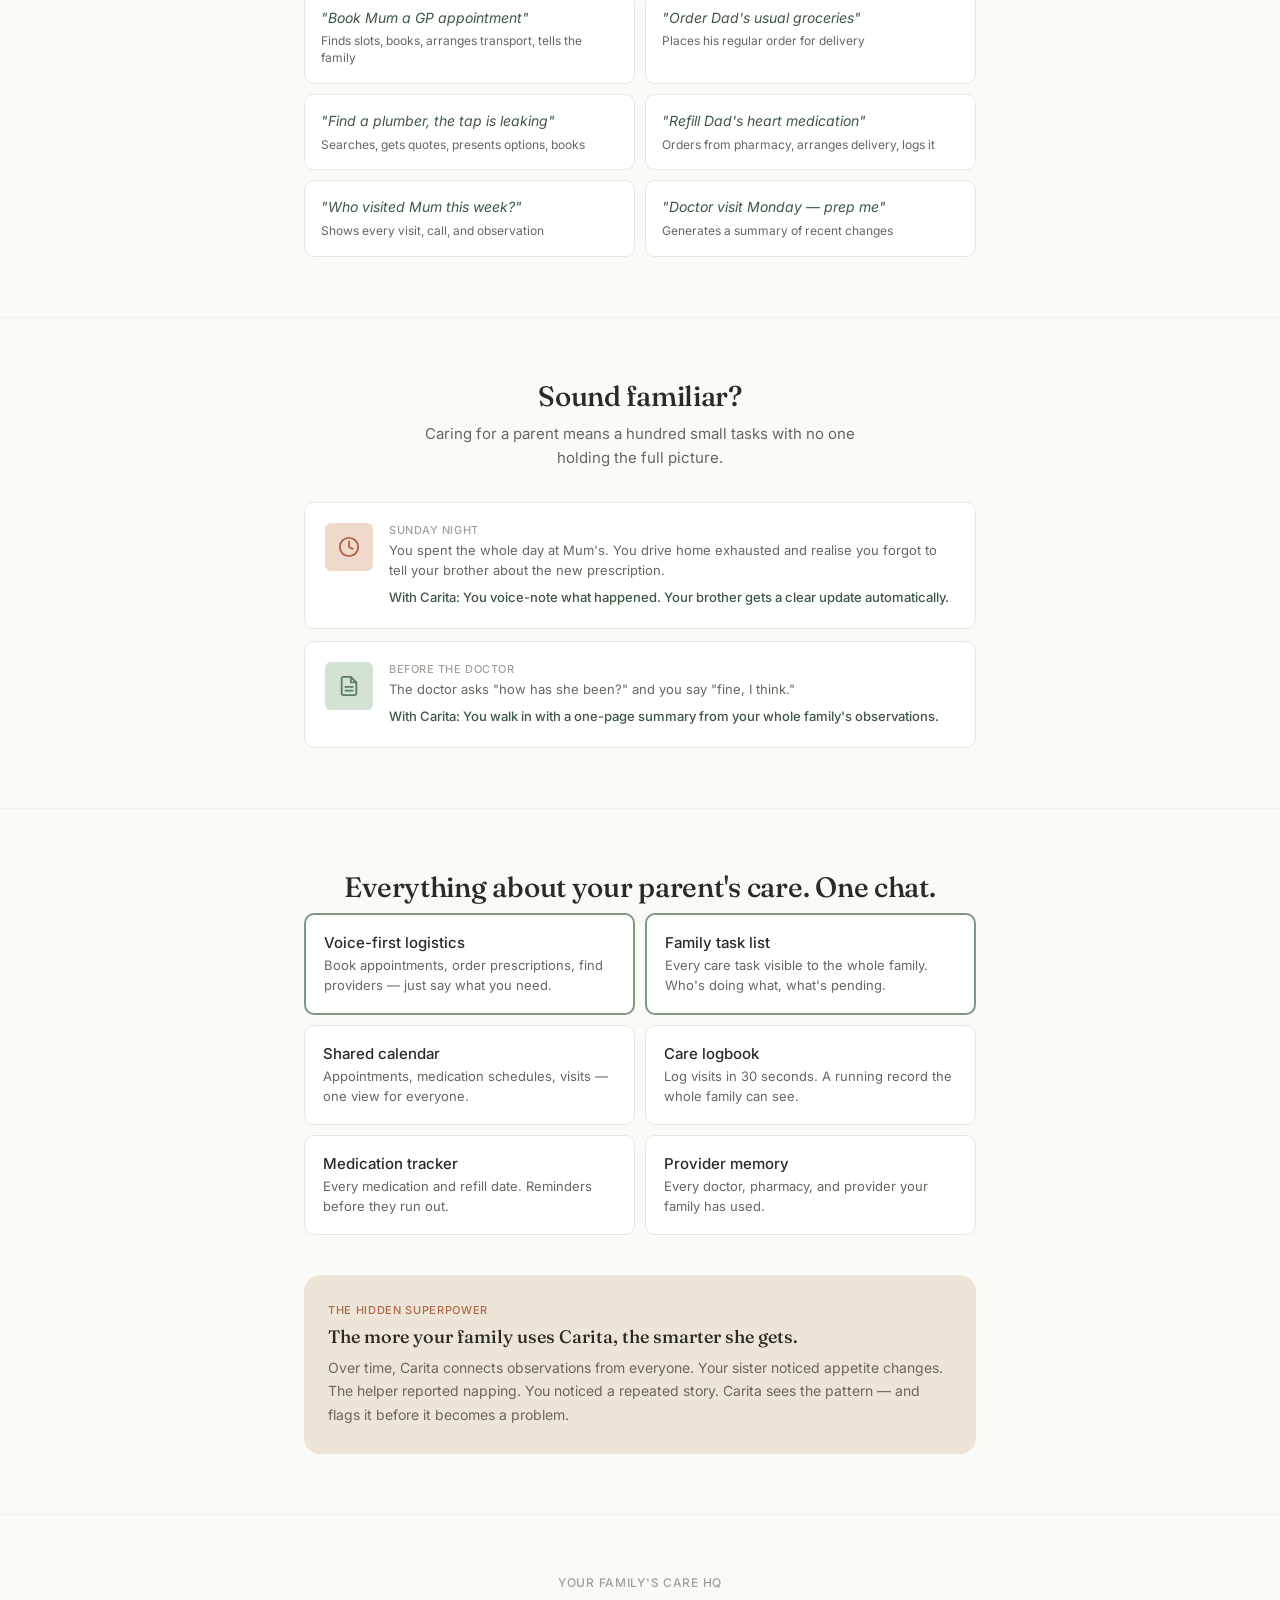
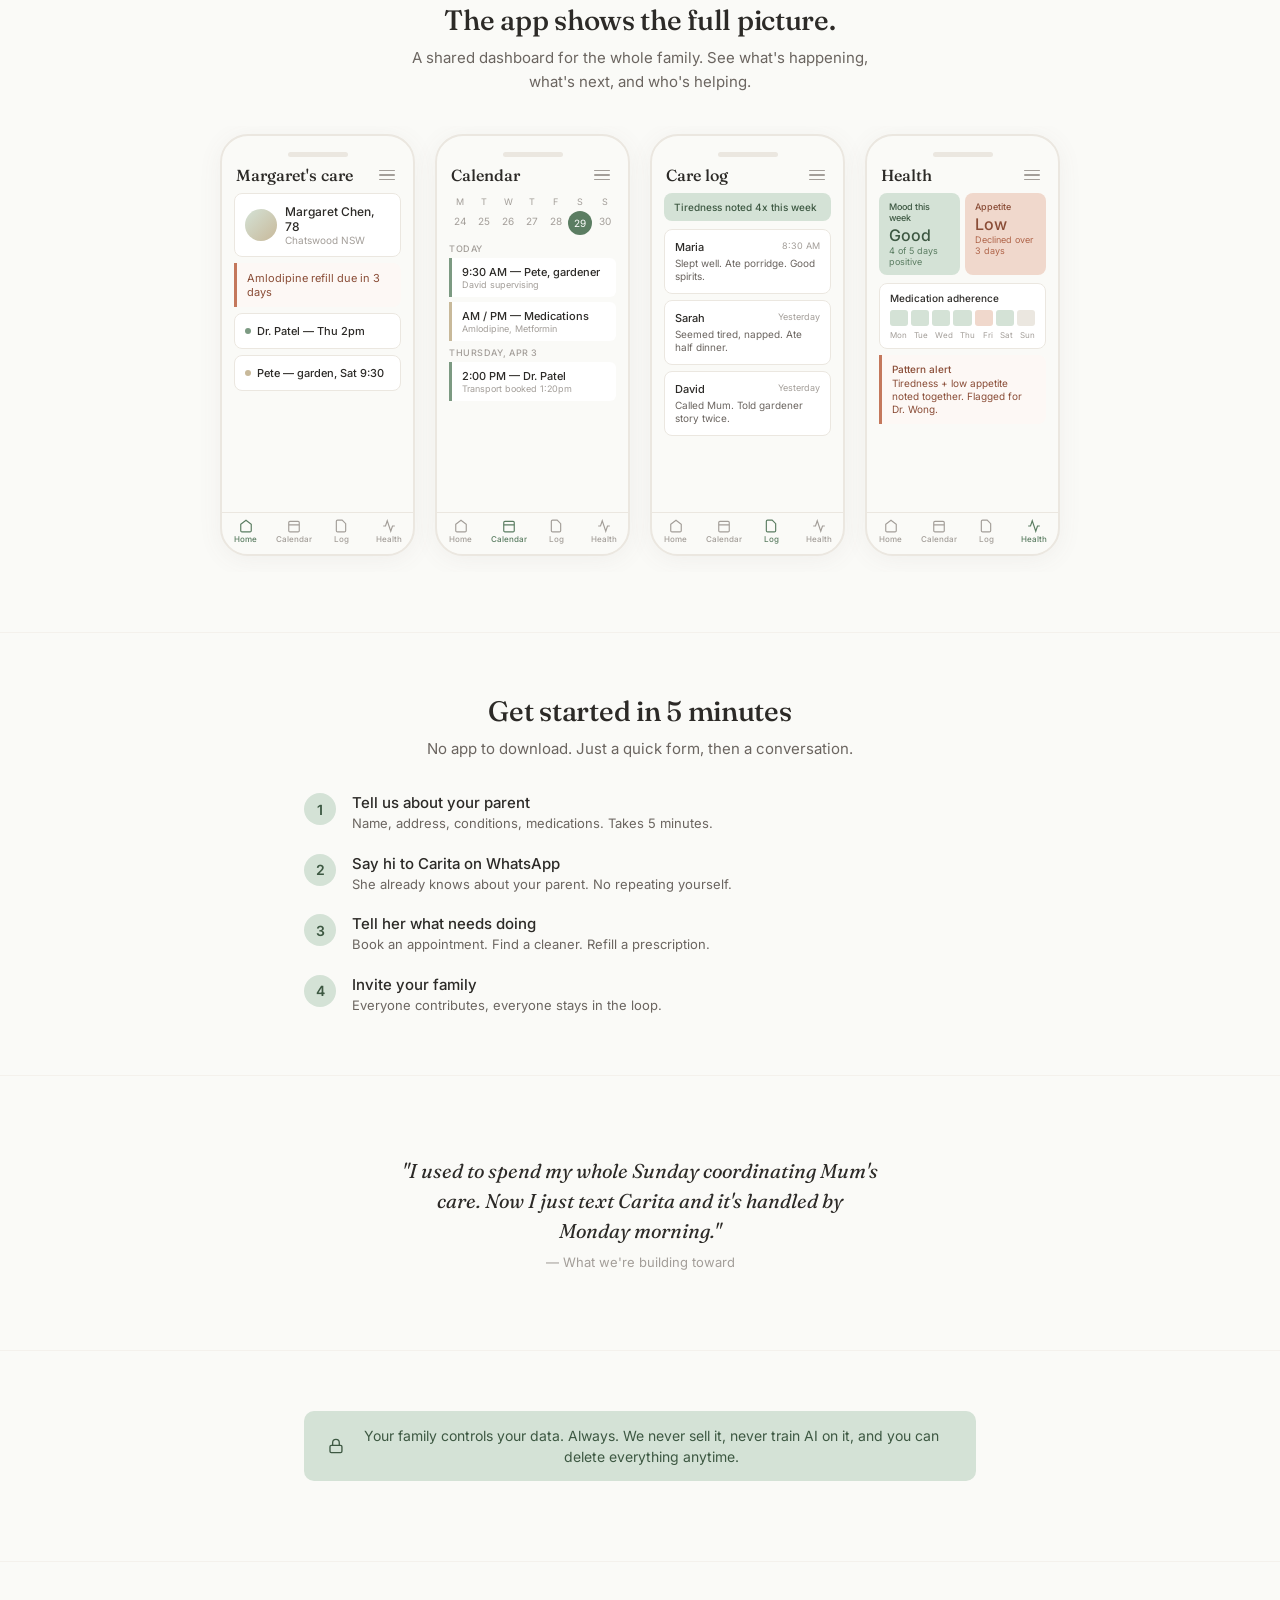
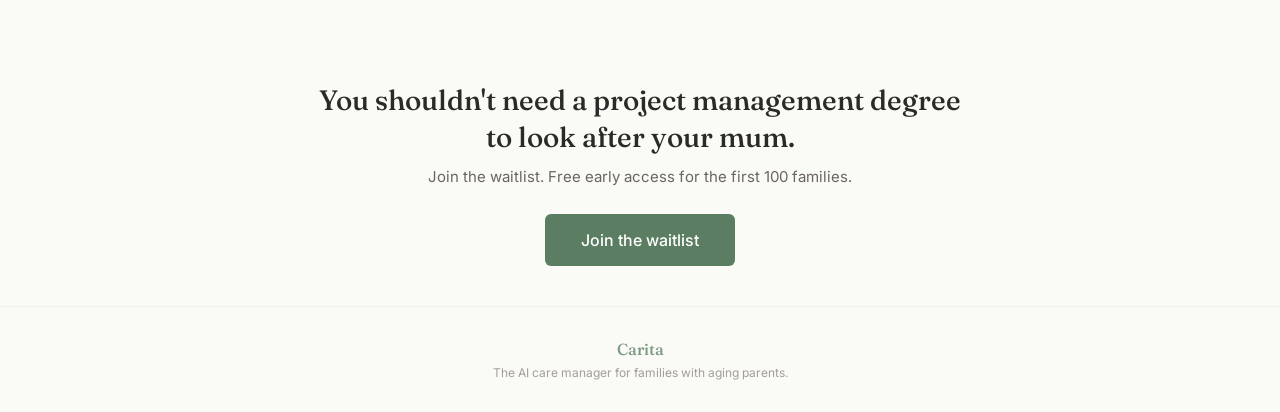
==== commit 526f5dd8: "Add privacy statement section before final CTA" ====
--- a/index.html
+++ b/index.html
@@ -224,6 +224,13 @@
 <hr class="divider">
 <div class="container"><section style="padding:20px 0"><p class="quote-text">"I used to spend my whole Sunday coordinating Mum's care. Now I just text Carita and it's handled by Monday morning."</p><p class="quote-attr">— What we're building toward</p></section></div>
 <hr class="divider">
+<div class="container"><section style="text-align:center;padding:0 0 20px">
+<div style="display:inline-flex;align-items:center;gap:8px;background:var(--sage-light);padding:14px 24px;border-radius:var(--radius-md)">
+<svg viewBox="0 0 24 24" fill="none" stroke="#3D5842" stroke-width="2" stroke-linecap="round" stroke-linejoin="round" width="20" height="20"><rect x="3" y="11" width="18" height="11" rx="2" ry="2"/><path d="M7 11V7a5 5 0 0 1 10 0v4"/></svg>
+<span style="font-size:14px;color:var(--sage-dark);line-height:1.5">Your family controls your data. Always. We never sell it, never train AI on it, and you can delete everything anytime.</span>
+</div>
+</section></div>
+<hr class="divider">
 <div class="container"><section class="final-cta">
 <h2>You shouldn't need a project management degree to look after your mum.</h2>
 <p>Join the waitlist. Free early access for the first 100 families.</p>
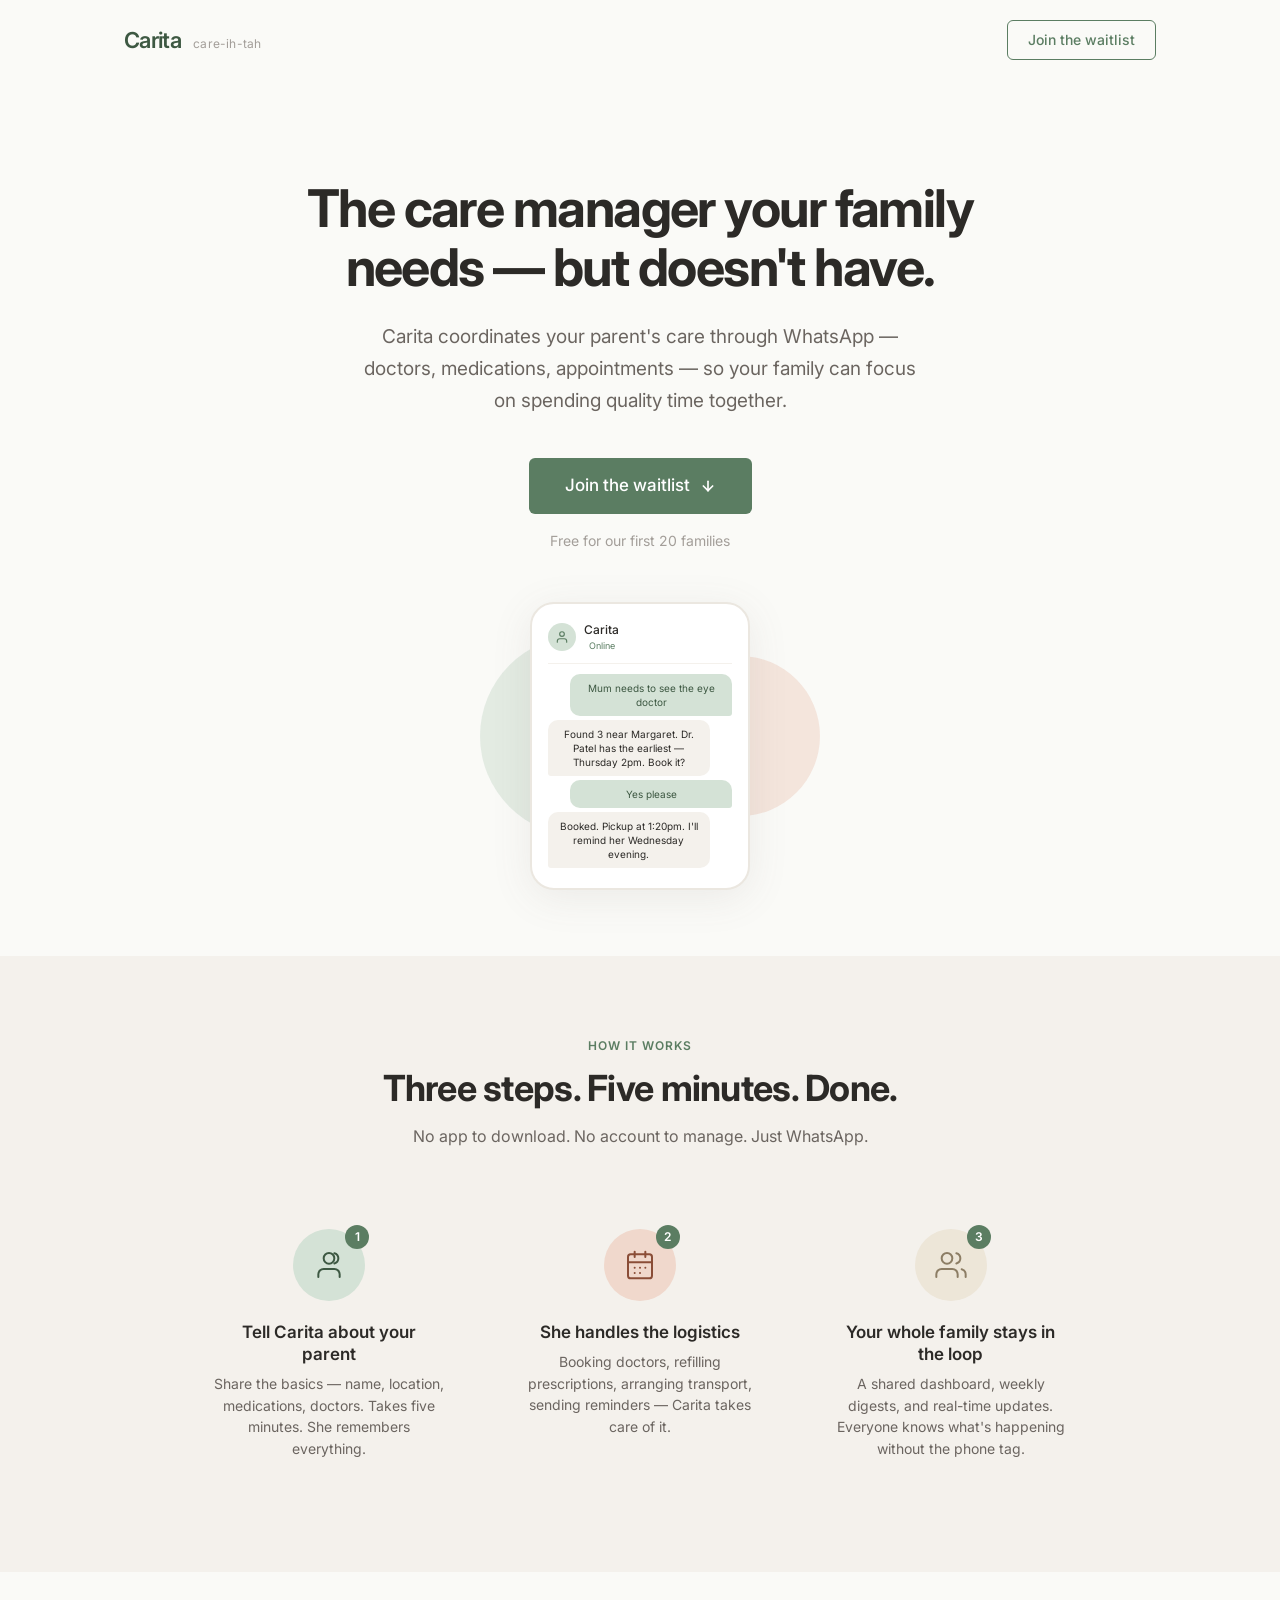
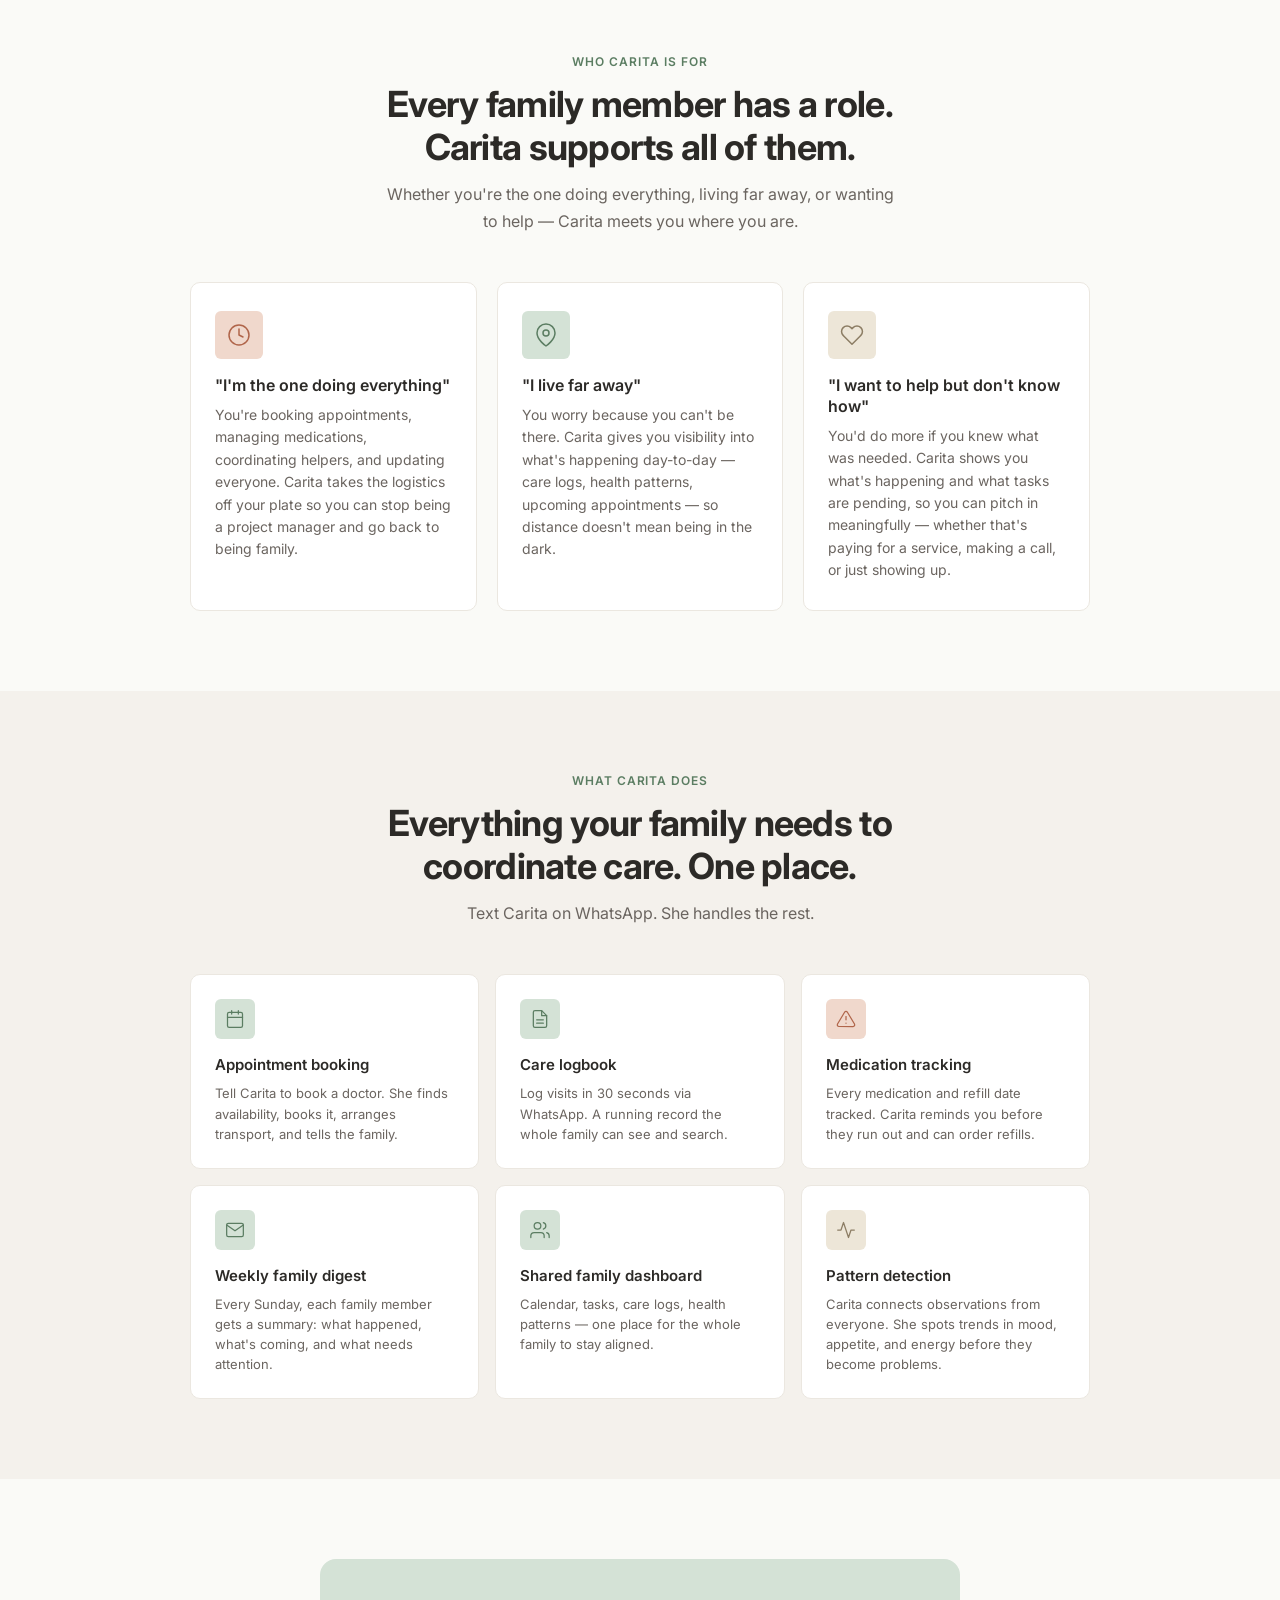
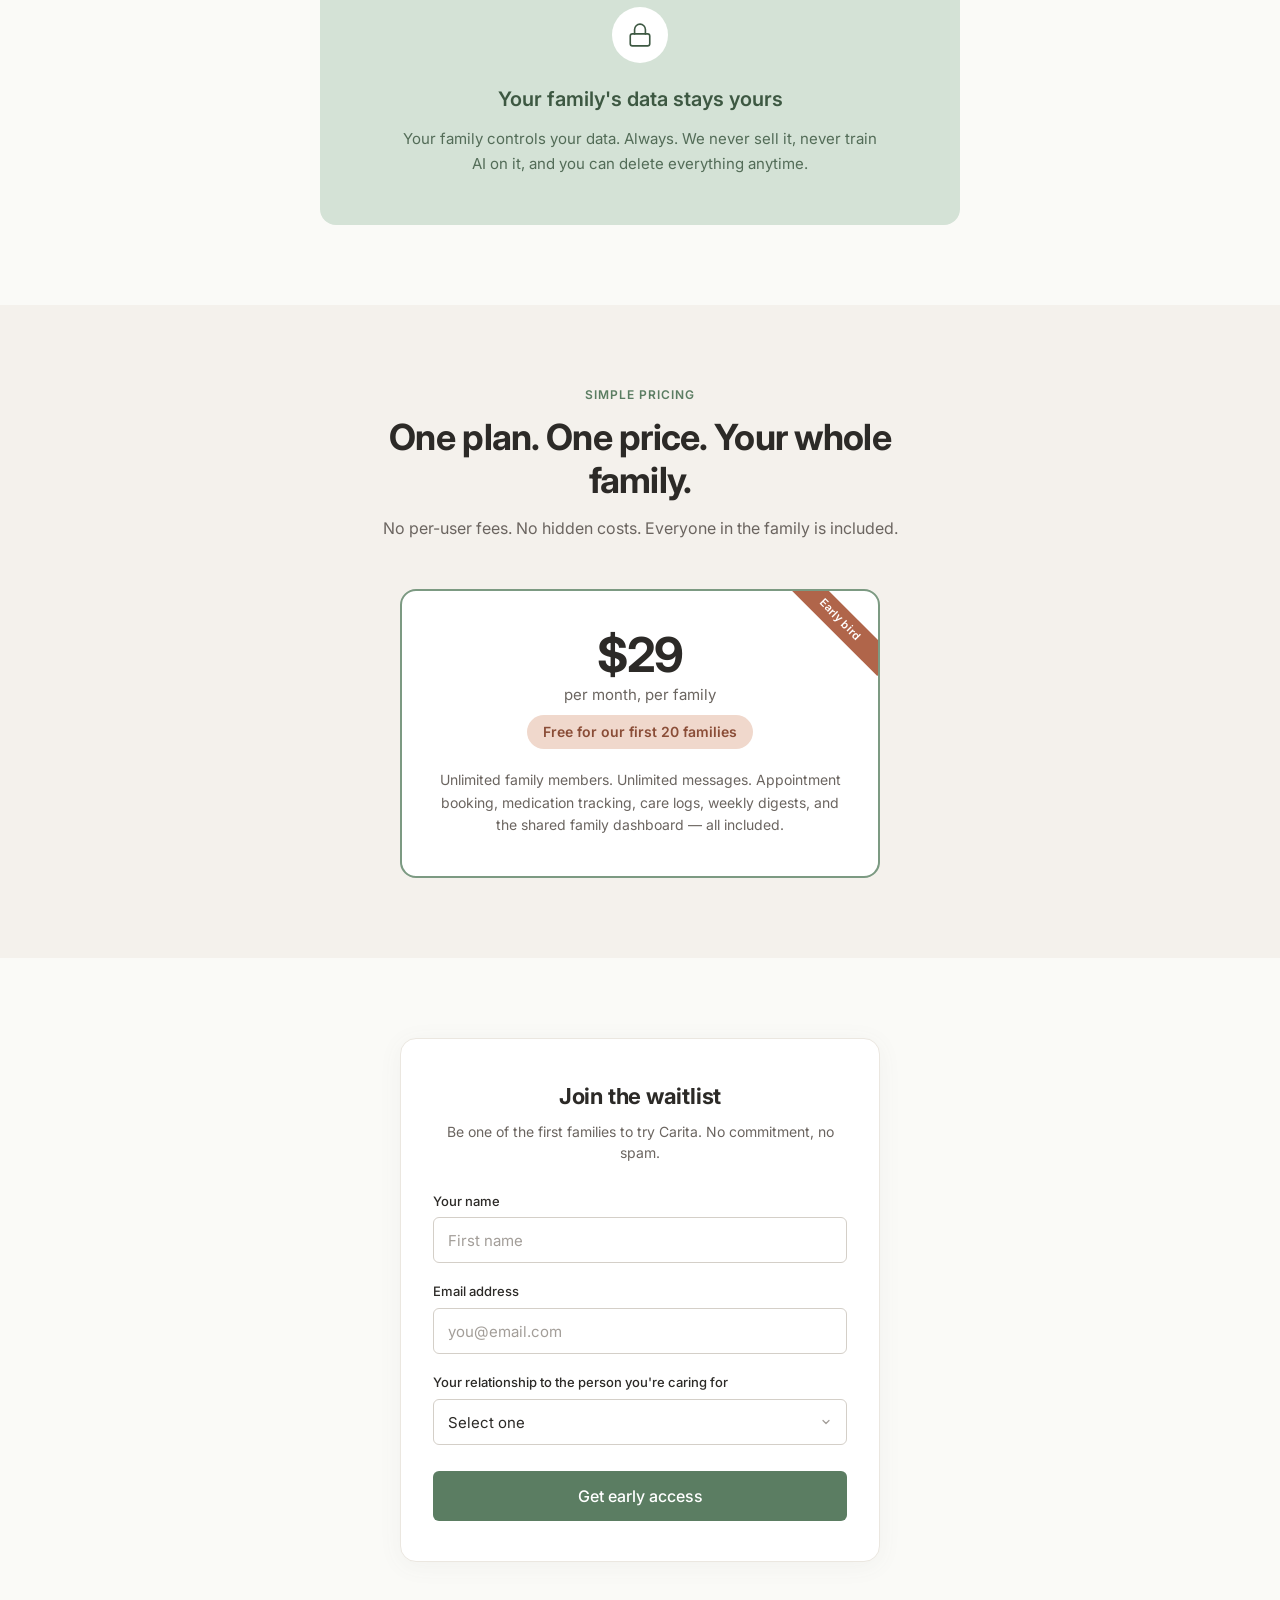
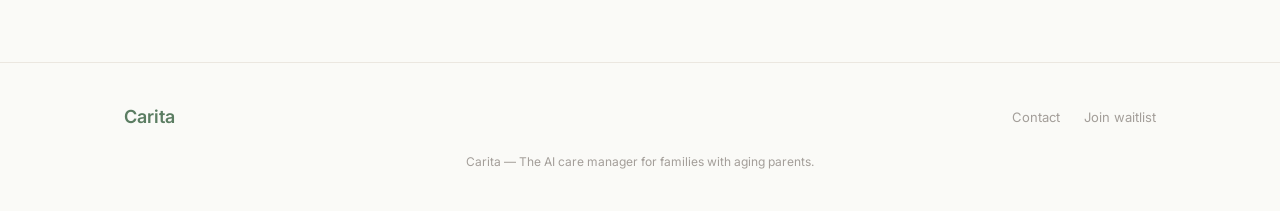
==== commit eeb7ad47: "Deploy landing page, onboarding form, and family dashboard - Landing page: full rebuild with hero, h" ====
--- a/index.html
+++ b/index.html
@@ -3,288 +3,1124 @@
 <head>
 <meta charset="UTF-8">
 <meta name="viewport" content="width=device-width, initial-scale=1.0">
-<title>Carita — Your family's AI care manager</title>
-<meta name="description" content="Tell Carita what your parent needs. She books the doctor, orders the groceries, arranges the transport, and keeps your family in the loop.">
+<title>Carita — The care manager your family needs</title>
+<meta name="description" content="Carita coordinates your parent's care through WhatsApp — doctors, medications, appointments — so your family can focus on spending quality time together.">
 <link rel="canonical" href="https://carita.io">
-<meta property="og:title" content="Carita — Your family's AI care manager">
-<meta property="og:description" content="Just tell her what your parent needs. She'll handle it. Book the doctor, order the groceries, arrange the transport — Carita manages the logistics of caring for your parent.">
+<meta property="og:title" content="Carita — The care manager your family needs">
+<meta property="og:description" content="Carita coordinates your parent's care through WhatsApp — doctors, medications, appointments — so your family can focus on quality time together.">
 <meta property="og:url" content="https://carita.io">
 <meta property="og:type" content="website">
+<meta property="og:site_name" content="Carita">
 <meta name="twitter:card" content="summary_large_image">
-<meta name="twitter:title" content="Carita — Your family's AI care manager">
-<meta name="twitter:description" content="Just tell her what your parent needs. She'll handle it.">
-<link rel="icon" href="data:image/svg+xml,<svg xmlns='http://www.w3.org/2000/svg' viewBox='0 0 100 100'><text y='.9em' font-size='90'>🌿</text></svg>">
+<meta name="twitter:title" content="Carita — The care manager your family needs">
+<meta name="twitter:description" content="Carita coordinates your parent's care through WhatsApp — doctors, medications, appointments — so your family can focus on quality time together.">
+<link rel="icon" type="image/svg+xml" href="data:image/svg+xml,%3Csvg xmlns='http://www.w3.org/2000/svg' viewBox='0 0 32 32'%3E%3Cpath d='M16 6c-2.5-3-7-3.5-9.5-1S3.5 11.5 6 14.5L16 26l10-11.5c2.5-3 2-7.5-.5-9.5S18.5 3 16 6z' fill='%237C9A82' stroke='%235B7D62' stroke-width='1'/%3E%3Cpath d='M13 13c0-1.5 1-3 3-3s3 1.5 3 3c0 2.5-3 5-3 5s-3-2.5-3-5z' fill='%23D4E2D6'/%3E%3C/svg%3E">
 <link rel="preconnect" href="https://fonts.googleapis.com">
 <link rel="preconnect" href="https://fonts.gstatic.com" crossorigin>
-<link href="https://fonts.googleapis.com/css2?family=Inter:wght@300;400;500;600;700&family=Fraunces:ital,opsz,wght@0,9..144,300;0,9..144,500;0,9..144,600;1,9..144,400&display=swap" rel="stylesheet">
+<link href="https://fonts.googleapis.com/css2?family=Inter:wght@300;400;500;600;700&display=swap" rel="stylesheet">
 <style>
-:root{--bg-primary:#FAFAF7;--bg-secondary:#F4F1EC;--bg-tertiary:#EBE7E0;--bg-white:#FFFFFF;--text-primary:#2C2A27;--text-secondary:#6B6560;--text-tertiary:#A39E99;--sage:#7C9A82;--sage-light:#D4E2D6;--sage-medium:#5B7D62;--sage-dark:#3D5842;--terra:#C4785C;--terra-light:#F0D8CC;--terra-medium:#B0654A;--sand:#C8B99A;--sand-light:#EDE6D8;--border:#EBE7E0;--border-subtle:#F4F1EC;--radius-sm:6px;--radius-md:10px;--radius-lg:16px;--radius-xl:24px;--font-body:'Inter',-apple-system,sans-serif;--font-display:'Fraunces',Georgia,serif}
-*{margin:0;padding:0;box-sizing:border-box}body{font-family:var(--font-body);background:var(--bg-primary);color:var(--text-primary);-webkit-font-smoothing:antialiased;overflow-x:hidden}.container{max-width:720px;margin:0 auto;padding:0 24px}
-.nav{padding:20px 0;display:flex;align-items:center;justify-content:space-between}.nav-logo{font-family:var(--font-display);font-size:22px;font-weight:500;color:var(--sage-dark);letter-spacing:-0.02em}.nav-badge{font-size:11px;font-weight:500;color:var(--sage-medium);background:var(--sage-light);padding:4px 10px;border-radius:20px}
-.hero{padding:80px 0 60px;text-align:center}.hero-eyebrow{font-size:13px;font-weight:500;color:var(--sage-medium);letter-spacing:0.06em;text-transform:uppercase;margin-bottom:20px}.hero h1{font-family:var(--font-display);font-size:clamp(32px,5vw,46px);font-weight:500;line-height:1.15;letter-spacing:-0.02em;margin-bottom:20px;max-width:600px;margin-left:auto;margin-right:auto}.hero h1 em{font-style:italic;color:var(--sage-dark)}.hero-sub{font-size:17px;line-height:1.65;color:var(--text-secondary);max-width:520px;margin:0 auto 36px}
-.hero-cta-btn{display:inline-block;height:52px;padding:0 36px;background:var(--sage-medium);color:#fff;border:none;border-radius:var(--radius-sm);font-size:16px;font-weight:500;font-family:var(--font-body);cursor:pointer;transition:background 0.2s,transform 0.1s;line-height:52px}.hero-cta-btn:hover{background:var(--sage-dark)}.hero-cta-btn:active{transform:scale(0.98)}
-.signup-box{max-width:440px;margin:0 auto;background:var(--bg-white);border:1px solid var(--border);border-radius:var(--radius-lg);padding:24px;text-align:left;display:none}.signup-box.show{display:block;animation:fadeUp 0.3s ease}.signup-box label{display:block;font-size:13px;font-weight:500;color:var(--text-primary);margin-bottom:4px}.signup-box input,.signup-box select{width:100%;height:42px;padding:0 12px;border:1px solid var(--border);border-radius:var(--radius-sm);font-size:14px;font-family:var(--font-body);background:var(--bg-primary);color:var(--text-primary);outline:none;transition:border 0.2s;margin-bottom:14px;appearance:none;-webkit-appearance:none}.signup-box select{background:var(--bg-primary) url("data:image/svg+xml,%3Csvg xmlns='http://www.w3.org/2000/svg' width='12' height='12' viewBox='0 0 24 24' fill='none' stroke='%23A39E99' stroke-width='2'%3E%3Cpolyline points='6 9 12 15 18 9'/%3E%3C/svg%3E") no-repeat right 12px center;padding-right:32px}.signup-box input:focus,.signup-box select:focus{border-color:var(--sage)}.signup-box input::placeholder{color:var(--text-tertiary)}.signup-box button{width:100%;height:44px;background:var(--sage-medium);color:#fff;border:none;border-radius:var(--radius-sm);font-size:15px;font-weight:500;font-family:var(--font-body);cursor:pointer;transition:background 0.2s,transform 0.1s}.signup-box button:hover{background:var(--sage-dark)}.signup-box button:active{transform:scale(0.98)}
-.signup-step{display:none}.signup-step.active{display:block}
-.step-progress{display:flex;gap:4px;margin-bottom:16px}.step-pip{height:3px;flex:1;border-radius:2px;background:var(--border)}.step-pip.filled{background:var(--sage)}
-.step-q{font-size:15px;font-weight:500;color:var(--text-primary);margin-bottom:12px;line-height:1.4}
-.option-grid{display:grid;gap:6px}.option-btn{width:100%;text-align:left;padding:12px 14px;background:var(--bg-primary);border:1px solid var(--border);border-radius:var(--radius-sm);font-size:14px;font-family:var(--font-body);color:var(--text-primary);cursor:pointer;transition:border 0.15s,background 0.15s}.option-btn:hover{border-color:var(--sage);background:var(--sage-light)}.option-btn.selected{border-color:var(--sage-medium);background:var(--sage-light)}
-@keyframes fadeUp{from{opacity:0;transform:translateY(12px)}to{opacity:1;transform:none}}
-.hero-note{font-size:13px;color:var(--text-tertiary);text-align:center;margin-top:12px}.form-success{display:none;text-align:center;padding:20px 0}.form-success.show{display:block}.form-success p{font-size:18px;color:var(--sage-dark);font-weight:500;font-family:var(--font-display)}.form-success span{font-size:14px;color:var(--text-secondary);display:block;margin-top:6px;line-height:1.5}.signup-box.submitted{display:none}
-.divider{border:none;border-top:1px solid var(--border-subtle);margin:60px 0}.section-eyebrow{font-size:12px;font-weight:500;color:var(--text-tertiary);letter-spacing:0.06em;text-transform:uppercase;text-align:center;margin-bottom:12px}.section-title{font-family:var(--font-display);font-size:clamp(22px,3.5vw,28px);font-weight:500;text-align:center;line-height:1.3;margin-bottom:8px;letter-spacing:-0.01em}.section-sub{font-size:15px;color:var(--text-secondary);text-align:center;max-width:460px;margin:0 auto 32px;line-height:1.6}
-.phone-frame{max-width:400px;margin:0 auto;background:var(--bg-white);border-radius:var(--radius-xl);border:1px solid var(--border);padding:20px 16px;box-shadow:0 8px 40px rgba(107,101,96,0.08)}.phone-header{display:flex;align-items:center;gap:10px;padding-bottom:14px;border-bottom:1px solid var(--border-subtle);margin-bottom:16px}.phone-avatar{width:36px;height:36px;border-radius:50%;background:var(--sage-light);display:flex;align-items:center;justify-content:center}.phone-avatar svg{width:18px;height:18px}.phone-name{font-weight:500;font-size:14px}.phone-status{font-size:11px;color:var(--sage-medium)}
-.chat-msg{max-width:85%;padding:10px 14px;border-radius:14px;margin-bottom:6px;font-size:13px;line-height:1.5;animation:msgIn 0.4s ease both}.chat-msg:nth-child(1){animation-delay:0.1s}.chat-msg:nth-child(2){animation-delay:0.3s}.chat-msg:nth-child(3){animation-delay:0.6s}.chat-msg:nth-child(4){animation-delay:0.9s}.chat-msg:nth-child(5){animation-delay:1.2s}.chat-msg:nth-child(6){animation-delay:1.5s}.msg-user{margin-left:auto;background:var(--sage-light);color:var(--sage-dark);border-bottom-right-radius:4px}.msg-bot{margin-right:auto;background:var(--bg-secondary);color:var(--text-primary);border-bottom-left-radius:4px}@keyframes msgIn{from{opacity:0;transform:translateY(8px)}to{opacity:1;transform:none}}
-.cmd-grid{display:grid;grid-template-columns:1fr 1fr;gap:10px}@media(max-width:520px){.cmd-grid{grid-template-columns:1fr}}.cmd-card{background:var(--bg-white);border:1px solid var(--border);border-radius:var(--radius-md);padding:16px}.cmd-voice{font-size:14px;color:var(--sage-dark);font-style:italic;margin-bottom:6px;line-height:1.4}.cmd-result{font-size:12px;color:var(--text-secondary);line-height:1.4}
-.pain-grid{display:grid;gap:12px}.pain-card{background:var(--bg-white);border:1px solid var(--border);border-radius:var(--radius-md);padding:20px;display:grid;grid-template-columns:48px 1fr;gap:16px;align-items:start}.pain-icon{width:48px;height:48px;border-radius:var(--radius-sm);display:flex;align-items:center;justify-content:center}.pain-icon svg{width:22px;height:22px}.pain-before{font-size:13px;color:var(--text-secondary);line-height:1.5;margin-bottom:8px}.pain-after{font-size:13px;color:var(--sage-dark);line-height:1.5;font-weight:500}.pain-label{font-size:11px;font-weight:500;color:var(--text-tertiary);text-transform:uppercase;letter-spacing:0.05em;margin-bottom:4px}
-.feat-grid{display:grid;grid-template-columns:1fr 1fr;gap:10px}@media(max-width:520px){.feat-grid{grid-template-columns:1fr}}.feat-card{background:var(--bg-white);border:1px solid var(--border);border-radius:var(--radius-md);padding:18px}.feat-card-primary{border:2px solid var(--sage)}.feat-name{font-weight:500;font-size:15px;margin-bottom:4px}.feat-desc{font-size:13px;color:var(--text-secondary);line-height:1.5}
-.superpower{background:var(--sand-light);border-radius:var(--radius-lg);padding:28px 24px;margin:40px 0}.superpower-label{font-size:11px;font-weight:500;color:var(--terra-medium);letter-spacing:0.06em;text-transform:uppercase;margin-bottom:8px}.superpower-title{font-family:var(--font-display);font-size:18px;font-weight:500;margin-bottom:8px;line-height:1.3}.superpower-text{font-size:14px;color:var(--text-secondary);line-height:1.65}
-.app-scroll{display:flex;gap:20px;overflow-x:auto;padding:8px 32px 16px;scroll-snap-type:x mandatory;-webkit-overflow-scrolling:touch;scrollbar-width:none}.app-scroll::-webkit-scrollbar{display:none}@media(max-width:700px){.app-scroll{justify-content:flex-start}}@media(min-width:701px){.app-scroll{justify-content:center}}.app-phone{width:195px;min-width:195px;height:422px;background:#FAFAF7;border-radius:28px;border:2px solid var(--border);overflow:hidden;scroll-snap-align:center;box-shadow:0 4px 24px rgba(107,101,96,0.07);display:flex;flex-direction:column}.app-phone-top{padding:16px 14px 0;display:flex;justify-content:center;align-items:center;flex-shrink:0;position:relative}.app-phone-notch{width:60px;height:5px;border-radius:3px;background:var(--border)}.app-phone-titlebar{padding:8px 14px 8px;display:flex;justify-content:space-between;align-items:center;flex-shrink:0}.app-phone-title{font-size:16px;font-weight:500;color:var(--text-primary);font-family:var(--font-display)}.app-burger{width:20px;height:20px;display:flex;flex-direction:column;justify-content:center;gap:3px;cursor:pointer}.app-burger span{display:block;width:16px;height:1.5px;background:var(--text-tertiary);border-radius:1px}.app-phone-content{padding:0 12px 12px;flex:1;overflow:hidden}.app-phone-tabs{display:flex;border-top:1px solid var(--border);padding:6px 0 10px;flex-shrink:0;margin-top:auto}.apt{flex:1;text-align:center;display:flex;flex-direction:column;align-items:center;gap:1px}.apt span{font-size:8px;font-weight:500;color:var(--text-tertiary)}.apt-active span{color:var(--sage-medium)}.app-card{background:var(--bg-white);border:1px solid var(--border);border-radius:8px;padding:10px;margin-bottom:6px}.app-alert{background:#FDF8F5;border-left:3px solid var(--terra);border-radius:0 8px 8px 0;padding:8px 10px;margin-bottom:6px}.app-pattern{background:var(--sage-light);border-radius:8px;padding:8px 10px;margin-bottom:8px}
-.step{display:flex;gap:16px;margin-bottom:20px;align-items:flex-start}.step-num{width:32px;height:32px;border-radius:50%;background:var(--sage-light);color:var(--sage-dark);display:flex;align-items:center;justify-content:center;font-weight:600;font-size:14px;flex-shrink:0}.step-title{font-weight:500;font-size:15px;margin-bottom:2px}.step-desc{font-size:13px;color:var(--text-secondary);line-height:1.5}
-.quote-text{font-family:var(--font-display);font-size:20px;font-weight:400;font-style:italic;line-height:1.5;max-width:480px;margin:0 auto 8px;text-align:center}.quote-attr{font-size:13px;color:var(--text-tertiary);text-align:center}
-.final-cta{text-align:center;padding:60px 0 40px}.final-cta h2{font-family:var(--font-display);font-size:clamp(22px,3.5vw,28px);font-weight:500;line-height:1.3;margin-bottom:12px}.final-cta p{font-size:15px;color:var(--text-secondary);margin-bottom:28px}.final-cta-form{display:flex;gap:8px;justify-content:center;max-width:420px;margin:0 auto}.final-cta-form input{flex:1;height:48px;padding:0 16px;border:1px solid var(--border);border-radius:var(--radius-sm);font-size:15px;font-family:var(--font-body);background:var(--bg-white);outline:none}.final-cta-form input:focus{border-color:var(--sage)}.final-cta-form input::placeholder{color:var(--text-tertiary)}.final-cta-form button{height:48px;padding:0 28px;background:var(--sage-medium);color:#fff;border:none;border-radius:var(--radius-sm);font-size:15px;font-weight:500;font-family:var(--font-body);cursor:pointer;white-space:nowrap}.final-cta-form button:hover{background:var(--sage-dark)}
-.footer{padding:32px 0;border-top:1px solid var(--border-subtle);text-align:center}.footer p{font-size:12px;color:var(--text-tertiary)}.footer-logo{font-family:var(--font-display);font-size:16px;font-weight:500;color:var(--sage);margin-bottom:6px}
-@media(max-width:640px){.hero{padding:48px 0 40px}.pain-card{grid-template-columns:1fr}.pain-icon{width:40px;height:40px}.final-cta-form{flex-direction:column}.final-cta-form input,.final-cta-form button{width:100%}}
+/* === CSS Variables === */
+:root {
+  --bg: #FAFAF7;
+  --bg-secondary: #F4F1EC;
+  --bg-tertiary: #EBE7E0;
+  --white: #FFFFFF;
+  --text-primary: #2C2A27;
+  --text-secondary: #6B6560;
+  --text-tertiary: #A39E99;
+  --sage: #7C9A82;
+  --sage-light: #D4E2D6;
+  --sage-medium: #5B7D62;
+  --sage-dark: #3D5842;
+  --terra: #C4785C;
+  --terra-light: #F0D8CC;
+  --terra-medium: #B0654A;
+  --terra-dark: #8A4D37;
+  --sand: #C8B99A;
+  --sand-light: #EDE6D8;
+  --border: #EBE7E0;
+  --border-subtle: #F4F1EC;
+  --radius-sm: 6px;
+  --radius-md: 10px;
+  --radius-lg: 16px;
+  --ease: cubic-bezier(0.25, 0.1, 0.25, 1.0);
+  --ease-enter: cubic-bezier(0.0, 0.0, 0.2, 1.0);
+}
+
+/* === Reset === */
+*, *::before, *::after { margin: 0; padding: 0; box-sizing: border-box; }
+html { scroll-behavior: smooth; }
+body {
+  font-family: 'Inter', -apple-system, BlinkMacSystemFont, 'Segoe UI', sans-serif;
+  background: var(--bg);
+  color: var(--text-primary);
+  -webkit-font-smoothing: antialiased;
+  -moz-osx-font-smoothing: grayscale;
+  overflow-x: hidden;
+  line-height: 1.6;
+}
+
+/* === Layout === */
+.container {
+  max-width: 1080px;
+  margin: 0 auto;
+  padding: 0 24px;
+}
+.container--narrow {
+  max-width: 720px;
+  margin: 0 auto;
+  padding: 0 24px;
+}
+
+/* === Nav === */
+.nav {
+  padding: 20px 0;
+  display: flex;
+  align-items: center;
+  justify-content: space-between;
+  max-width: 1080px;
+  margin: 0 auto;
+  padding-left: 24px;
+  padding-right: 24px;
+}
+.nav-logo {
+  font-size: 22px;
+  font-weight: 600;
+  color: var(--sage-dark);
+  letter-spacing: -0.03em;
+}
+.nav-pron {
+  font-size: 12px;
+  color: var(--text-tertiary);
+  font-weight: 400;
+  margin-left: 8px;
+  letter-spacing: 0.02em;
+}
+.nav-cta {
+  display: inline-block;
+  padding: 8px 20px;
+  background: transparent;
+  color: var(--sage-medium);
+  border: 1.5px solid var(--sage-medium);
+  border-radius: var(--radius-sm);
+  font-size: 14px;
+  font-weight: 500;
+  font-family: inherit;
+  cursor: pointer;
+  text-decoration: none;
+  transition: background 0.2s var(--ease), color 0.2s var(--ease);
+}
+.nav-cta:hover {
+  background: var(--sage-medium);
+  color: var(--white);
+}
+
+/* === Hero === */
+.hero {
+  padding: 100px 0 80px;
+  text-align: center;
+  position: relative;
+}
+.hero-content {
+  position: relative;
+  z-index: 1;
+}
+.hero h1 {
+  font-size: clamp(32px, 5vw, 52px);
+  font-weight: 700;
+  line-height: 1.12;
+  letter-spacing: -0.03em;
+  max-width: 680px;
+  margin: 0 auto 24px;
+  color: var(--text-primary);
+}
+.hero-sub {
+  font-size: clamp(16px, 2.2vw, 19px);
+  line-height: 1.7;
+  color: var(--text-secondary);
+  max-width: 560px;
+  margin: 0 auto 40px;
+  font-weight: 400;
+}
+.hero-cta {
+  display: inline-flex;
+  align-items: center;
+  gap: 10px;
+  height: 56px;
+  padding: 0 36px;
+  background: var(--sage-medium);
+  color: var(--white);
+  border: none;
+  border-radius: var(--radius-sm);
+  font-size: 17px;
+  font-weight: 500;
+  font-family: inherit;
+  cursor: pointer;
+  transition: background 0.2s var(--ease), transform 0.1s var(--ease);
+  text-decoration: none;
+}
+.hero-cta:hover { background: var(--sage-dark); }
+.hero-cta:active { transform: scale(0.97); }
+.hero-cta svg { transition: transform 0.2s var(--ease); }
+.hero-cta:hover svg { transform: translateY(2px); }
+.hero-note {
+  margin-top: 16px;
+  font-size: 14px;
+  color: var(--text-tertiary);
+}
+
+/* Hero illustration - abstract care scene */
+.hero-illustration {
+  margin-top: 64px;
+  display: flex;
+  justify-content: center;
+  align-items: center;
+  position: relative;
+  height: 260px;
+}
+.hero-shape {
+  position: absolute;
+  border-radius: 50%;
+  opacity: 0.6;
+}
+.hero-shape--1 {
+  width: 200px; height: 200px;
+  background: var(--sage-light);
+  left: calc(50% - 160px);
+  top: 20px;
+}
+.hero-shape--2 {
+  width: 160px; height: 160px;
+  background: var(--terra-light);
+  left: calc(50% + 20px);
+  top: 40px;
+}
+.hero-shape--3 {
+  width: 120px; height: 120px;
+  background: var(--sand-light);
+  left: calc(50% - 60px);
+  top: 80px;
+}
+.hero-phone {
+  position: relative;
+  z-index: 2;
+  width: 220px;
+  background: var(--white);
+  border-radius: 24px;
+  border: 2px solid var(--border);
+  padding: 16px;
+  box-shadow: 0 8px 40px rgba(107, 101, 96, 0.1);
+}
+.hero-phone-header {
+  display: flex;
+  align-items: center;
+  gap: 8px;
+  padding-bottom: 10px;
+  border-bottom: 1px solid var(--border-subtle);
+  margin-bottom: 10px;
+}
+.hero-phone-avatar {
+  width: 28px; height: 28px;
+  border-radius: 50%;
+  background: var(--sage-light);
+  display: flex;
+  align-items: center;
+  justify-content: center;
+  flex-shrink: 0;
+}
+.hero-phone-avatar svg { width: 14px; height: 14px; }
+.hero-phone-name { font-size: 12px; font-weight: 500; }
+.hero-phone-status { font-size: 9px; color: var(--sage-medium); }
+.hero-msg {
+  max-width: 88%;
+  padding: 7px 10px;
+  border-radius: 10px;
+  margin-bottom: 4px;
+  font-size: 10px;
+  line-height: 1.4;
+}
+.hero-msg--user {
+  margin-left: auto;
+  background: var(--sage-light);
+  color: var(--sage-dark);
+  border-bottom-right-radius: 3px;
+}
+.hero-msg--bot {
+  margin-right: auto;
+  background: var(--bg-secondary);
+  color: var(--text-primary);
+  border-bottom-left-radius: 3px;
+}
+
+/* === Section Shared === */
+.section {
+  padding: 80px 0;
+}
+.section--alt {
+  background: var(--bg-secondary);
+}
+.section-eyebrow {
+  font-size: 12px;
+  font-weight: 600;
+  color: var(--sage-medium);
+  letter-spacing: 0.08em;
+  text-transform: uppercase;
+  text-align: center;
+  margin-bottom: 12px;
+}
+.section-title {
+  font-size: clamp(24px, 3.5vw, 36px);
+  font-weight: 700;
+  text-align: center;
+  line-height: 1.2;
+  letter-spacing: -0.02em;
+  margin-bottom: 12px;
+  max-width: 600px;
+  margin-left: auto;
+  margin-right: auto;
+}
+.section-sub {
+  font-size: 16px;
+  color: var(--text-secondary);
+  text-align: center;
+  max-width: 520px;
+  margin: 0 auto 48px;
+  line-height: 1.65;
+}
+
+/* === How It Works === */
+.steps-grid {
+  display: grid;
+  grid-template-columns: repeat(3, 1fr);
+  gap: 32px;
+  max-width: 900px;
+  margin: 0 auto;
+}
+.step-card {
+  text-align: center;
+  padding: 32px 24px;
+  position: relative;
+}
+.step-icon {
+  width: 72px;
+  height: 72px;
+  border-radius: 50%;
+  margin: 0 auto 20px;
+  display: flex;
+  align-items: center;
+  justify-content: center;
+  position: relative;
+}
+.step-icon svg { width: 32px; height: 32px; }
+.step-icon--1 { background: var(--sage-light); }
+.step-icon--2 { background: var(--terra-light); }
+.step-icon--3 { background: var(--sand-light); }
+.step-num {
+  position: absolute;
+  top: -4px;
+  right: -4px;
+  width: 24px;
+  height: 24px;
+  border-radius: 50%;
+  background: var(--sage-medium);
+  color: var(--white);
+  font-size: 12px;
+  font-weight: 600;
+  display: flex;
+  align-items: center;
+  justify-content: center;
+}
+.step-card h3 {
+  font-size: 17px;
+  font-weight: 600;
+  margin-bottom: 8px;
+  line-height: 1.3;
+}
+.step-card p {
+  font-size: 14px;
+  color: var(--text-secondary);
+  line-height: 1.55;
+}
+.step-connector {
+  display: none;
+}
+
+/* === Persona Cards === */
+.persona-grid {
+  display: grid;
+  grid-template-columns: repeat(3, 1fr);
+  gap: 20px;
+  max-width: 900px;
+  margin: 0 auto;
+}
+.persona-card {
+  background: var(--white);
+  border: 1px solid var(--border);
+  border-radius: var(--radius-md);
+  padding: 28px 24px;
+  transition: border-color 0.2s var(--ease), box-shadow 0.2s var(--ease);
+}
+.persona-card:hover {
+  border-color: var(--sage);
+  box-shadow: 0 4px 16px rgba(107, 101, 96, 0.08);
+}
+.persona-icon {
+  width: 48px;
+  height: 48px;
+  border-radius: var(--radius-sm);
+  display: flex;
+  align-items: center;
+  justify-content: center;
+  margin-bottom: 16px;
+}
+.persona-icon svg { width: 24px; height: 24px; }
+.persona-icon--1 { background: var(--terra-light); }
+.persona-icon--2 { background: var(--sage-light); }
+.persona-icon--3 { background: var(--sand-light); }
+.persona-card h3 {
+  font-size: 16px;
+  font-weight: 600;
+  margin-bottom: 8px;
+  line-height: 1.3;
+  color: var(--text-primary);
+}
+.persona-card p {
+  font-size: 14px;
+  color: var(--text-secondary);
+  line-height: 1.6;
+}
+
+/* === Features === */
+.features-grid {
+  display: grid;
+  grid-template-columns: repeat(3, 1fr);
+  gap: 16px;
+  max-width: 900px;
+  margin: 0 auto;
+}
+.feature-card {
+  background: var(--white);
+  border: 1px solid var(--border);
+  border-radius: var(--radius-md);
+  padding: 24px;
+  transition: border-color 0.2s var(--ease), box-shadow 0.2s var(--ease);
+}
+.feature-card:hover {
+  border-color: var(--sage);
+  box-shadow: 0 4px 12px rgba(107, 101, 96, 0.06);
+}
+.feature-icon {
+  width: 40px;
+  height: 40px;
+  border-radius: var(--radius-sm);
+  background: var(--sage-light);
+  display: flex;
+  align-items: center;
+  justify-content: center;
+  margin-bottom: 14px;
+}
+.feature-icon svg { width: 20px; height: 20px; }
+.feature-card h3 {
+  font-size: 15px;
+  font-weight: 600;
+  margin-bottom: 6px;
+}
+.feature-card p {
+  font-size: 13px;
+  color: var(--text-secondary);
+  line-height: 1.55;
+}
+
+/* === Privacy === */
+.privacy-block {
+  max-width: 640px;
+  margin: 0 auto;
+  text-align: center;
+  padding: 48px 32px;
+  background: var(--sage-light);
+  border-radius: var(--radius-lg);
+  position: relative;
+}
+.privacy-icon {
+  width: 56px;
+  height: 56px;
+  border-radius: 50%;
+  background: var(--white);
+  display: flex;
+  align-items: center;
+  justify-content: center;
+  margin: 0 auto 20px;
+}
+.privacy-icon svg { width: 26px; height: 26px; }
+.privacy-block h3 {
+  font-size: 20px;
+  font-weight: 600;
+  margin-bottom: 12px;
+  color: var(--sage-dark);
+}
+.privacy-block p {
+  font-size: 15px;
+  color: var(--sage-dark);
+  line-height: 1.65;
+  max-width: 480px;
+  margin: 0 auto;
+  opacity: 0.85;
+}
+
+/* === Pricing === */
+.pricing-card {
+  max-width: 480px;
+  margin: 0 auto;
+  text-align: center;
+  background: var(--white);
+  border: 2px solid var(--sage);
+  border-radius: var(--radius-lg);
+  padding: 40px 32px;
+  position: relative;
+  overflow: hidden;
+}
+.pricing-badge {
+  position: absolute;
+  top: 16px;
+  right: -28px;
+  background: var(--terra-medium);
+  color: var(--white);
+  font-size: 11px;
+  font-weight: 600;
+  padding: 4px 40px;
+  transform: rotate(45deg);
+  letter-spacing: 0.03em;
+}
+.pricing-amount {
+  font-size: 48px;
+  font-weight: 700;
+  color: var(--text-primary);
+  letter-spacing: -0.03em;
+  line-height: 1;
+  margin-bottom: 4px;
+}
+.pricing-period {
+  font-size: 15px;
+  color: var(--text-secondary);
+  margin-bottom: 8px;
+}
+.pricing-highlight {
+  display: inline-block;
+  background: var(--terra-light);
+  color: var(--terra-dark);
+  font-size: 14px;
+  font-weight: 600;
+  padding: 6px 16px;
+  border-radius: 999px;
+  margin-bottom: 20px;
+}
+.pricing-details {
+  font-size: 14px;
+  color: var(--text-secondary);
+  line-height: 1.6;
+}
+
+/* === Waitlist Form === */
+.waitlist {
+  padding: 80px 0 100px;
+}
+.waitlist-card {
+  max-width: 480px;
+  margin: 0 auto;
+  background: var(--white);
+  border: 1px solid var(--border);
+  border-radius: var(--radius-lg);
+  padding: 40px 32px;
+  box-shadow: 0 4px 24px rgba(107, 101, 96, 0.06);
+}
+.waitlist-card h2 {
+  font-size: 22px;
+  font-weight: 700;
+  text-align: center;
+  margin-bottom: 6px;
+  letter-spacing: -0.01em;
+}
+.waitlist-card .waitlist-sub {
+  font-size: 14px;
+  color: var(--text-secondary);
+  text-align: center;
+  margin-bottom: 28px;
+  line-height: 1.5;
+}
+.form-group {
+  margin-bottom: 18px;
+}
+.form-group label {
+  display: block;
+  font-size: 13px;
+  font-weight: 500;
+  color: var(--text-primary);
+  margin-bottom: 6px;
+}
+.form-group input,
+.form-group select {
+  width: 100%;
+  height: 46px;
+  padding: 0 14px;
+  border: 1px solid #D4CFC8;
+  border-radius: var(--radius-sm);
+  font-size: 15px;
+  font-family: inherit;
+  background: var(--white);
+  color: var(--text-primary);
+  outline: none;
+  transition: border-color 0.2s var(--ease), box-shadow 0.2s var(--ease);
+  appearance: none;
+  -webkit-appearance: none;
+}
+.form-group select {
+  background-image: url("data:image/svg+xml,%3Csvg xmlns='http://www.w3.org/2000/svg' width='12' height='12' viewBox='0 0 24 24' fill='none' stroke='%23A39E99' stroke-width='2.5' stroke-linecap='round' stroke-linejoin='round'%3E%3Cpolyline points='6 9 12 15 18 9'/%3E%3C/svg%3E");
+  background-repeat: no-repeat;
+  background-position: right 14px center;
+  padding-right: 36px;
+}
+.form-group input:focus,
+.form-group select:focus {
+  border-color: var(--sage);
+  box-shadow: 0 0 0 3px rgba(124, 154, 130, 0.15);
+}
+.form-group input::placeholder {
+  color: var(--text-tertiary);
+}
+.form-submit {
+  width: 100%;
+  height: 50px;
+  background: var(--sage-medium);
+  color: var(--white);
+  border: none;
+  border-radius: var(--radius-sm);
+  font-size: 16px;
+  font-weight: 500;
+  font-family: inherit;
+  cursor: pointer;
+  transition: background 0.2s var(--ease), transform 0.1s var(--ease);
+  margin-top: 8px;
+}
+.form-submit:hover { background: var(--sage-dark); }
+.form-submit:active { transform: scale(0.98); }
+.form-submit:disabled {
+  background: var(--text-tertiary);
+  cursor: not-allowed;
+  transform: none;
+}
+.form-success {
+  display: none;
+  text-align: center;
+  padding: 24px 0;
+}
+.form-success.show { display: block; }
+.form-success h3 {
+  font-size: 20px;
+  font-weight: 600;
+  color: var(--sage-dark);
+  margin-bottom: 8px;
+}
+.form-success p {
+  font-size: 15px;
+  color: var(--text-secondary);
+  line-height: 1.5;
+}
+.form-error {
+  display: none;
+  font-size: 13px;
+  color: #C05040;
+  text-align: center;
+  margin-top: 12px;
+}
+.form-error.show { display: block; }
+
+/* === Footer === */
+.footer {
+  padding: 40px 0;
+  border-top: 1px solid var(--border);
+}
+.footer-inner {
+  display: flex;
+  align-items: center;
+  justify-content: space-between;
+  max-width: 1080px;
+  margin: 0 auto;
+  padding: 0 24px;
+}
+.footer-logo {
+  font-size: 18px;
+  font-weight: 600;
+  color: var(--sage-medium);
+}
+.footer-links {
+  display: flex;
+  gap: 24px;
+}
+.footer-links a {
+  font-size: 13px;
+  color: var(--text-tertiary);
+  text-decoration: none;
+  transition: color 0.2s var(--ease);
+}
+.footer-links a:hover { color: var(--text-secondary); }
+.footer-copy {
+  font-size: 12px;
+  color: var(--text-tertiary);
+  text-align: center;
+  margin-top: 20px;
+  max-width: 1080px;
+  padding: 0 24px;
+  margin-left: auto;
+  margin-right: auto;
+}
+
+/* === Scroll Animations === */
+.fade-in {
+  opacity: 1;
+  transform: translateY(0);
+}
+.js-ready .fade-in {
+  opacity: 0;
+  transform: translateY(20px);
+  transition: opacity 0.6s var(--ease-enter), transform 0.6s var(--ease-enter);
+}
+.js-ready .fade-in.visible {
+  opacity: 1;
+  transform: translateY(0);
+}
+.fade-in-delay-1 { transition-delay: 0.1s; }
+.fade-in-delay-2 { transition-delay: 0.2s; }
+.fade-in-delay-3 { transition-delay: 0.3s; }
+
+/* === Responsive === */
+@media (max-width: 768px) {
+  .hero { padding: 60px 0 48px; }
+  .hero-illustration { height: 220px; margin-top: 48px; }
+  .hero-shape--1 { width: 160px; height: 160px; left: calc(50% - 130px); }
+  .hero-shape--2 { width: 120px; height: 120px; left: calc(50% + 10px); }
+  .hero-shape--3 { width: 90px; height: 90px; }
+  .hero-phone { width: 190px; }
+  .steps-grid { grid-template-columns: 1fr; gap: 24px; max-width: 380px; }
+  .step-card { padding: 24px 16px; }
+  .persona-grid { grid-template-columns: 1fr; gap: 14px; max-width: 420px; margin: 0 auto; }
+  .persona-card { padding: 22px 20px; }
+  .features-grid { grid-template-columns: 1fr 1fr; gap: 12px; }
+  .section { padding: 56px 0; }
+  .section-title { font-size: clamp(22px, 5vw, 30px); }
+  .waitlist-card { padding: 28px 20px; margin: 0 16px; }
+  .pricing-card { margin: 0 16px; padding: 32px 24px; }
+  .privacy-block { margin: 0 16px; padding: 36px 24px; }
+  .footer-inner { flex-direction: column; gap: 16px; text-align: center; }
+}
+
+@media (max-width: 480px) {
+  .features-grid { grid-template-columns: 1fr; }
+  .hero-illustration { height: 200px; }
+  .hero-phone { width: 170px; padding: 12px; }
+  .hero-msg { font-size: 9px; padding: 6px 8px; }
+  .nav-cta { padding: 6px 14px; font-size: 13px; }
+}
+
+/* === Reduced Motion === */
+@media (prefers-reduced-motion: reduce) {
+  .js-ready .fade-in {
+    opacity: 1;
+    transform: none;
+    transition: none;
+  }
+  html { scroll-behavior: auto; }
+  .hero-cta, .nav-cta, .form-submit, .persona-card, .feature-card {
+    transition: none;
+  }
+}
 </style>
 </head>
 <body>
-<div class="container"><nav class="nav"><div class="nav-logo">Carita</div><div class="nav-badge">Early access</div></nav></div>
-<div class="container">
+
+<!-- Nav -->
+<nav class="nav">
+  <div>
+    <span class="nav-logo">Carita</span>
+    <span class="nav-pron">care-ih-tah</span>
+  </div>
+  <a href="#waitlist" class="nav-cta">Join the waitlist</a>
+</nav>
+
+<!-- Hero -->
 <section class="hero">
-<div class="hero-eyebrow">Meet Carita — your family's AI care manager</div>
-<h1>Just tell her what your parent needs. <em>She'll handle it.</em></h1>
-<p class="hero-sub">Book the doctor. Order the groceries. Arrange the transport. Refill the prescription. Carita manages the endless logistics of caring for your parent — so you can stop being a coordinator and go back to being family.</p>
-<button class="hero-cta-btn" id="cta-btn" onclick="startSignup()">Join the waitlist</button>
-
-<div class="signup-box" id="signup-box">
-<div class="step-progress"><div class="step-pip filled" id="pip1"></div><div class="step-pip" id="pip2"></div><div class="step-pip" id="pip3"></div><div class="step-pip" id="pip4"></div><div class="step-pip" id="pip5"></div><div class="step-pip" id="pip6"></div></div>
-
-<div class="signup-step active" id="q1">
-<div class="step-q">Who are you caring for?</div>
-<div class="option-grid">
-<button class="option-btn" onclick="answer('caring','parent','q2')">A parent</button>
-<button class="option-btn" onclick="answer('caring','in-law','q2')">A parent-in-law</button>
-<button class="option-btn" onclick="answer('caring','spouse','q2')">A spouse or partner</button>
-<button class="option-btn" onclick="answer('caring','other','q2')">Someone else</button>
-</div></div>
-
-<div class="signup-step" id="q2">
-<div class="step-q">What takes up the most of your time?</div>
-<div class="option-grid">
-<button class="option-btn" onclick="answer('challenge','logistics','q3')">Booking appointments and finding providers</button>
-<button class="option-btn" onclick="answer('challenge','coordination','q3')">Coordinating across family members</button>
-<button class="option-btn" onclick="answer('challenge','health','q3')">Tracking health changes and medication</button>
-<button class="option-btn" onclick="answer('challenge','all','q3')">All of the above</button>
-</div></div>
-
-<div class="signup-step" id="q3">
-<div class="step-q">How far do you live from the person you care for?</div>
-<div class="option-grid">
-<button class="option-btn" onclick="answer('distance','same-house','q4')">We live together</button>
-<button class="option-btn" onclick="answer('distance','under-30','q4')">Under 30 minutes away</button>
-<button class="option-btn" onclick="answer('distance','30-60','q4')">30-60 minutes away</button>
-<button class="option-btn" onclick="answer('distance','over-60','q4')">More than an hour away</button>
-</div></div>
-
-<div class="signup-step" id="q4">
-<div class="step-q">How many people help with care?</div>
-<div class="option-grid">
-<button class="option-btn" onclick="answer('helpers','just-me','q5')">Just me</button>
-<button class="option-btn" onclick="answer('helpers','2-3','q5')">2-3 family members</button>
-<button class="option-btn" onclick="answer('helpers','4+','q5')">4 or more people</button>
-<button class="option-btn" onclick="answer('helpers','paid-help','q5')">Family + paid helper or aide</button>
-</div></div>
-
-<div class="signup-step" id="q5">
-<div class="step-q">How did you hear about Carita?</div>
-<div class="option-grid">
-<button class="option-btn" onclick="answer('source','social','q6')">Social media</button>
-<button class="option-btn" onclick="answer('source','search','q6')">Google search</button>
-<button class="option-btn" onclick="answer('source','friend','q6')">A friend or family member</button>
-<button class="option-btn" onclick="answer('source','other','q6')">Other</button>
-</div></div>
-
-<div class="signup-step" id="q6">
-<div class="step-q">Last step — where should we send your invite?</div>
-<label for="signup-email" style="margin-top:8px">Email address</label>
-<input type="email" id="signup-email" placeholder="you@email.com" required>
-<button type="button" onclick="submitSignup()">Get early access</button>
-</div>
-</div>
-
-<div class="form-success" id="form-success"><p>You're on the list.</p><span>We'll reach out soon with early access to Carita.</span></div>
-<p class="hero-note">Free early access for the first 100 families</p>
+  <div class="container">
+    <div class="hero-content">
+      <h1>The care manager your family needs — but doesn't have.</h1>
+      <p class="hero-sub">Carita coordinates your parent's care through WhatsApp — doctors, medications, appointments — so your family can focus on spending quality time together.</p>
+      <a href="#waitlist" class="hero-cta">
+        Join the waitlist
+        <svg width="16" height="16" viewBox="0 0 24 24" fill="none" stroke="currentColor" stroke-width="2.5" stroke-linecap="round" stroke-linejoin="round"><line x1="12" y1="5" x2="12" y2="19"/><polyline points="19 12 12 19 5 12"/></svg>
+      </a>
+      <p class="hero-note">Free for our first 20 families</p>
+    </div>
+
+    <!-- Floating WhatsApp phone mockup -->
+    <div class="hero-illustration">
+      <div class="hero-shape hero-shape--1"></div>
+      <div class="hero-shape hero-shape--2"></div>
+      <div class="hero-shape hero-shape--3"></div>
+      <div class="hero-phone">
+        <div class="hero-phone-header">
+          <div class="hero-phone-avatar">
+            <svg viewBox="0 0 24 24" fill="none" stroke="#5B7D62" stroke-width="2" stroke-linecap="round" stroke-linejoin="round"><path d="M20 21v-2a4 4 0 0 0-4-4H8a4 4 0 0 0-4 4v2"/><circle cx="12" cy="7" r="4"/></svg>
+          </div>
+          <div>
+            <div class="hero-phone-name">Carita</div>
+            <div class="hero-phone-status">Online</div>
+          </div>
+        </div>
+        <div class="hero-msg hero-msg--user">Mum needs to see the eye doctor</div>
+        <div class="hero-msg hero-msg--bot">Found 3 near Margaret. Dr. Patel has the earliest — Thursday 2pm. Book it?</div>
+        <div class="hero-msg hero-msg--user">Yes please</div>
+        <div class="hero-msg hero-msg--bot">Booked. Pickup at 1:20pm. I'll remind her Wednesday evening.</div>
+      </div>
+    </div>
+  </div>
 </section>
-</div>
-<hr class="divider">
-<div class="container"><section>
-<div class="section-eyebrow">Talk to Carita like you'd talk to a friend</div>
-<div class="section-title">She finds it. She books it. She tells the family.</div>
-<p class="section-sub">No app to learn. Just tell Carita what your parent needs in WhatsApp.</p>
-<div class="phone-frame">
-<div class="phone-header"><div class="phone-avatar"><svg viewBox="0 0 24 24" fill="none" stroke="#5B7D62" stroke-width="2" stroke-linecap="round" stroke-linejoin="round"><path d="M20 21v-2a4 4 0 0 0-4-4H8a4 4 0 0 0-4 4v2"/><circle cx="12" cy="7" r="4"/></svg></div><div><div class="phone-name">Carita</div><div class="phone-status">Online</div></div></div>
-<div class="chat-msg msg-user">Mum needs to see the eye doctor this month. Can you find one near her?</div>
-<div class="chat-msg msg-bot">Found 3 ophthalmologists near Margaret. Dr. Patel has the earliest slot — Thursday 2pm. Want me to book it?</div>
-<div class="chat-msg msg-user">Yes please. And organise a ride for her?</div>
-<div class="chat-msg msg-bot">Booked. Pickup at 1:20pm, return trip arranged. I'll remind Mum Wednesday evening. Should I let James know?</div>
-<div class="chat-msg msg-user">Yes. And she's low on blood pressure meds</div>
-<div class="chat-msg msg-bot">Her Amlodipine was last filled 26 days ago. Want me to order delivery to Mum's?</div>
-</div>
-</section></div>
-<hr class="divider">
-<div class="container"><section>
-<div class="section-title">Just say what you need</div>
-<p class="section-sub">Text or voice-note Carita. She handles the rest.</p>
-<div class="cmd-grid">
-<div class="cmd-card"><div class="cmd-voice">"Book Mum a GP appointment"</div><div class="cmd-result">Finds slots, books, arranges transport, tells the family</div></div>
-<div class="cmd-card"><div class="cmd-voice">"Order Dad's usual groceries"</div><div class="cmd-result">Places his regular order for delivery</div></div>
-<div class="cmd-card"><div class="cmd-voice">"Find a plumber, the tap is leaking"</div><div class="cmd-result">Searches, gets quotes, presents options, books</div></div>
-<div class="cmd-card"><div class="cmd-voice">"Refill Dad's heart medication"</div><div class="cmd-result">Orders from pharmacy, arranges delivery, logs it</div></div>
-<div class="cmd-card"><div class="cmd-voice">"Who visited Mum this week?"</div><div class="cmd-result">Shows every visit, call, and observation</div></div>
-<div class="cmd-card"><div class="cmd-voice">"Doctor visit Monday — prep me"</div><div class="cmd-result">Generates a summary of recent changes</div></div>
-</div>
-</section></div>
-<hr class="divider">
-<div class="container"><section>
-<div class="section-title">Sound familiar?</div>
-<p class="section-sub">Caring for a parent means a hundred small tasks with no one holding the full picture.</p>
-<div class="pain-grid">
-<div class="pain-card"><div class="pain-icon" style="background:var(--terra-light)"><svg viewBox="0 0 24 24" fill="none" stroke="#B0654A" stroke-width="2" stroke-linecap="round" stroke-linejoin="round"><circle cx="12" cy="12" r="10"/><path d="M12 6v6l4 2"/></svg></div><div><div class="pain-label">Sunday night</div><div class="pain-before">You spent the whole day at Mum's. You drive home exhausted and realise you forgot to tell your brother about the new prescription.</div><div class="pain-after">With Carita: You voice-note what happened. Your brother gets a clear update automatically.</div></div></div>
-<div class="pain-card"><div class="pain-icon" style="background:var(--sage-light)"><svg viewBox="0 0 24 24" fill="none" stroke="#5B7D62" stroke-width="2" stroke-linecap="round" stroke-linejoin="round"><path d="M14 2H6a2 2 0 0 0-2 2v16a2 2 0 0 0 2 2h12a2 2 0 0 0 2-2V8z"/><polyline points="14 2 14 8 20 8"/><line x1="16" y1="13" x2="8" y2="13"/><line x1="16" y1="17" x2="8" y2="17"/></svg></div><div><div class="pain-label">Before the doctor</div><div class="pain-before">The doctor asks "how has she been?" and you say "fine, I think."</div><div class="pain-after">With Carita: You walk in with a one-page summary from your whole family's observations.</div></div></div>
-</div>
-</section></div>
-<hr class="divider">
-<div class="container"><section>
-<div class="section-title">Everything about your parent's care. One chat.</div>
-<div class="feat-grid">
-<div class="feat-card feat-card-primary"><div class="feat-name">Voice-first logistics</div><div class="feat-desc">Book appointments, order prescriptions, find providers — just say what you need.</div></div>
-<div class="feat-card feat-card-primary"><div class="feat-name">Family task list</div><div class="feat-desc">Every care task visible to the whole family. Who's doing what, what's pending.</div></div>
-<div class="feat-card"><div class="feat-name">Shared calendar</div><div class="feat-desc">Appointments, medication schedules, visits — one view for everyone.</div></div>
-<div class="feat-card"><div class="feat-name">Care logbook</div><div class="feat-desc">Log visits in 30 seconds. A running record the whole family can see.</div></div>
-<div class="feat-card"><div class="feat-name">Medication tracker</div><div class="feat-desc">Every medication and refill date. Reminders before they run out.</div></div>
-<div class="feat-card"><div class="feat-name">Provider memory</div><div class="feat-desc">Every doctor, pharmacy, and provider your family has used.</div></div>
-</div>
-</section></div>
-<div class="container"><div class="superpower"><div class="superpower-label">The hidden superpower</div><div class="superpower-title">The more your family uses Carita, the smarter she gets.</div><div class="superpower-text">Over time, Carita connects observations from everyone. Your sister noticed appetite changes. The helper reported napping. You noticed a repeated story. Carita sees the pattern — and flags it before it becomes a problem.</div></div></div>
-<hr class="divider">
-<div class="container">
-<div class="section-eyebrow">Your family's care HQ</div>
-<div class="section-title">The app shows the full picture.</div>
-<p class="section-sub">A shared dashboard for the whole family. See what's happening, what's next, and who's helping.</p>
-</div>
-<div class="app-scroll">
-
-<div class="app-phone"><div class="app-phone-top"><div class="app-phone-notch"></div></div><div class="app-phone-titlebar"><div class="app-phone-title">Margaret's care</div><div class="app-burger"><span></span><span></span><span></span></div></div><div class="app-phone-content">
-<div class="app-card" style="display:flex;gap:8px;align-items:center"><div style="width:32px;height:32px;border-radius:50%;background:linear-gradient(135deg,#D4E2D6,#C8B99A);flex-shrink:0"></div><div><div style="font-size:12px;font-weight:500">Margaret Chen, 78</div><div style="font-size:10px;color:#A39E99">Chatswood NSW</div></div></div>
-<div class="app-alert"><div style="font-size:11px;color:#8A4D37">Amlodipine refill due in 3 days</div></div>
-<div class="app-card"><div style="display:flex;gap:6px;align-items:center"><div style="width:6px;height:6px;border-radius:50%;background:#7C9A82"></div><div style="font-size:11px;font-weight:500">Dr. Patel — Thu 2pm</div></div></div>
-<div class="app-card"><div style="display:flex;gap:6px;align-items:center"><div style="width:6px;height:6px;border-radius:50%;background:#C8B99A"></div><div style="font-size:11px;font-weight:500">Pete — garden, Sat 9:30</div></div></div>
-</div><div class="app-phone-tabs"><div class="apt apt-active"><svg viewBox="0 0 24 24" fill="none" stroke="#5B7D62" stroke-width="2" width="14" height="14"><path d="M3 9l9-7 9 7v11a2 2 0 0 1-2 2H5a2 2 0 0 1-2-2z"/></svg><span>Home</span></div><div class="apt"><svg viewBox="0 0 24 24" fill="none" stroke="#A39E99" stroke-width="2" width="14" height="14"><rect x="3" y="4" width="18" height="18" rx="2"/><line x1="3" y1="10" x2="21" y2="10"/></svg><span>Calendar</span></div><div class="apt"><svg viewBox="0 0 24 24" fill="none" stroke="#A39E99" stroke-width="2" width="14" height="14"><path d="M14 2H6a2 2 0 0 0-2 2v16a2 2 0 0 0 2 2h12a2 2 0 0 0 2-2V8z"/></svg><span>Log</span></div><div class="apt"><svg viewBox="0 0 24 24" fill="none" stroke="#A39E99" stroke-width="2" width="14" height="14"><path d="M22 12h-4l-3 9L9 3l-3 9H2"/></svg><span>Health</span></div></div></div>
-
-<div class="app-phone"><div class="app-phone-top"><div class="app-phone-notch"></div></div><div class="app-phone-titlebar"><div class="app-phone-title">Calendar</div><div class="app-burger"><span></span><span></span><span></span></div></div><div class="app-phone-content">
-<div style="display:grid;grid-template-columns:repeat(7,1fr);text-align:center;gap:1px;margin-bottom:8px">
-<div style="font-size:9px;color:#A39E99;padding:3px">M</div><div style="font-size:9px;color:#A39E99;padding:3px">T</div><div style="font-size:9px;color:#A39E99;padding:3px">W</div><div style="font-size:9px;color:#A39E99;padding:3px">T</div><div style="font-size:9px;color:#A39E99;padding:3px">F</div><div style="font-size:9px;color:#A39E99;padding:3px">S</div><div style="font-size:9px;color:#A39E99;padding:3px">S</div>
-<div style="font-size:10px;color:#A39E99;padding:4px">24</div><div style="font-size:10px;color:#A39E99;padding:4px">25</div><div style="font-size:10px;color:#A39E99;padding:4px">26</div><div style="font-size:10px;color:#A39E99;padding:4px">27</div><div style="font-size:10px;color:#A39E99;padding:4px">28</div><div style="font-size:10px;color:#fff;padding:4px;width:24px;height:24px;border-radius:50%;background:#5B7D62;display:flex;align-items:center;justify-content:center;margin:0 auto">29</div><div style="font-size:10px;color:#A39E99;padding:4px">30</div>
-</div>
-<div style="font-size:9px;font-weight:500;color:#A39E99;text-transform:uppercase;letter-spacing:0.5px;margin:6px 0 4px">Today</div>
-<div style="background:#fff;border-left:3px solid #7C9A82;border-radius:0 6px 6px 0;padding:7px 10px;margin-bottom:5px"><div style="font-size:11px;font-weight:500;color:#2C2A27">9:30 AM — Pete, gardener</div><div style="font-size:9px;color:#A39E99">David supervising</div></div>
-<div style="background:#fff;border-left:3px solid #C8B99A;border-radius:0 6px 6px 0;padding:7px 10px;margin-bottom:5px"><div style="font-size:11px;font-weight:500;color:#2C2A27">AM / PM — Medications</div><div style="font-size:9px;color:#A39E99">Amlodipine, Metformin</div></div>
-<div style="font-size:9px;font-weight:500;color:#A39E99;text-transform:uppercase;letter-spacing:0.5px;margin:6px 0 4px">Thursday, Apr 3</div>
-<div style="background:#fff;border-left:3px solid #7C9A82;border-radius:0 6px 6px 0;padding:7px 10px;margin-bottom:5px"><div style="font-size:11px;font-weight:500;color:#2C2A27">2:00 PM — Dr. Patel</div><div style="font-size:9px;color:#A39E99">Transport booked 1:20pm</div></div>
-</div><div class="app-phone-tabs"><div class="apt"><svg viewBox="0 0 24 24" fill="none" stroke="#A39E99" stroke-width="2" width="14" height="14"><path d="M3 9l9-7 9 7v11a2 2 0 0 1-2 2H5a2 2 0 0 1-2-2z"/></svg><span>Home</span></div><div class="apt apt-active"><svg viewBox="0 0 24 24" fill="none" stroke="#5B7D62" stroke-width="2" width="14" height="14"><rect x="3" y="4" width="18" height="18" rx="2"/><line x1="3" y1="10" x2="21" y2="10"/></svg><span>Calendar</span></div><div class="apt"><svg viewBox="0 0 24 24" fill="none" stroke="#A39E99" stroke-width="2" width="14" height="14"><path d="M14 2H6a2 2 0 0 0-2 2v16a2 2 0 0 0 2 2h12a2 2 0 0 0 2-2V8z"/></svg><span>Log</span></div><div class="apt"><svg viewBox="0 0 24 24" fill="none" stroke="#A39E99" stroke-width="2" width="14" height="14"><path d="M22 12h-4l-3 9L9 3l-3 9H2"/></svg><span>Health</span></div></div></div>
-
-<div class="app-phone"><div class="app-phone-top"><div class="app-phone-notch"></div></div><div class="app-phone-titlebar"><div class="app-phone-title">Care log</div><div class="app-burger"><span></span><span></span><span></span></div></div><div class="app-phone-content">
-<div class="app-pattern"><div style="font-size:10px;font-weight:500;color:#3D5842">Tiredness noted 4x this week</div></div>
-<div class="app-card"><div style="display:flex;justify-content:space-between;margin-bottom:3px"><span style="font-size:11px;font-weight:500">Maria</span><span style="font-size:9px;color:#A39E99">8:30 AM</span></div><div style="font-size:10px;color:#6B6560;line-height:1.3">Slept well. Ate porridge. Good spirits.</div></div>
-<div class="app-card"><div style="display:flex;justify-content:space-between;margin-bottom:3px"><span style="font-size:11px;font-weight:500">Sarah</span><span style="font-size:9px;color:#A39E99">Yesterday</span></div><div style="font-size:10px;color:#6B6560;line-height:1.3">Seemed tired, napped. Ate half dinner.</div></div>
-<div class="app-card"><div style="display:flex;justify-content:space-between;margin-bottom:3px"><span style="font-size:11px;font-weight:500">David</span><span style="font-size:9px;color:#A39E99">Yesterday</span></div><div style="font-size:10px;color:#6B6560;line-height:1.3">Called Mum. Told gardener story twice.</div></div>
-</div><div class="app-phone-tabs"><div class="apt"><svg viewBox="0 0 24 24" fill="none" stroke="#A39E99" stroke-width="2" width="14" height="14"><path d="M3 9l9-7 9 7v11a2 2 0 0 1-2 2H5a2 2 0 0 1-2-2z"/></svg><span>Home</span></div><div class="apt"><svg viewBox="0 0 24 24" fill="none" stroke="#A39E99" stroke-width="2" width="14" height="14"><rect x="3" y="4" width="18" height="18" rx="2"/><line x1="3" y1="10" x2="21" y2="10"/></svg><span>Calendar</span></div><div class="apt apt-active"><svg viewBox="0 0 24 24" fill="none" stroke="#5B7D62" stroke-width="2" width="14" height="14"><path d="M14 2H6a2 2 0 0 0-2 2v16a2 2 0 0 0 2 2h12a2 2 0 0 0 2-2V8z"/></svg><span>Log</span></div><div class="apt"><svg viewBox="0 0 24 24" fill="none" stroke="#A39E99" stroke-width="2" width="14" height="14"><path d="M22 12h-4l-3 9L9 3l-3 9H2"/></svg><span>Health</span></div></div></div>
-
-<div class="app-phone"><div class="app-phone-top"><div class="app-phone-notch"></div></div><div class="app-phone-titlebar"><div class="app-phone-title">Health</div><div class="app-burger"><span></span><span></span><span></span></div></div><div class="app-phone-content">
-<div style="display:grid;grid-template-columns:1fr 1fr;gap:5px;margin-bottom:8px">
-<div style="background:#D4E2D6;border-radius:8px;padding:8px 10px"><div style="font-size:9px;color:#3D5842;font-weight:500">Mood this week</div><div style="font-size:16px;font-weight:500;color:#3D5842;margin-top:2px">Good</div><div style="font-size:9px;color:#5B7D62">4 of 5 days positive</div></div>
-<div style="background:#F0D8CC;border-radius:8px;padding:8px 10px"><div style="font-size:9px;color:#8A4D37;font-weight:500">Appetite</div><div style="font-size:16px;font-weight:500;color:#8A4D37;margin-top:2px">Low</div><div style="font-size:9px;color:#B0654A">Declined over 3 days</div></div>
-</div>
-<div style="background:#fff;border:1px solid #EBE7E0;border-radius:8px;padding:8px 10px;margin-bottom:6px">
-<div style="font-size:10px;font-weight:500;color:#2C2A27;margin-bottom:6px">Medication adherence</div>
-<div style="display:flex;gap:3px;margin-bottom:4px"><div style="flex:1;height:16px;border-radius:3px;background:#D4E2D6"></div><div style="flex:1;height:16px;border-radius:3px;background:#D4E2D6"></div><div style="flex:1;height:16px;border-radius:3px;background:#D4E2D6"></div><div style="flex:1;height:16px;border-radius:3px;background:#D4E2D6"></div><div style="flex:1;height:16px;border-radius:3px;background:#F0D8CC"></div><div style="flex:1;height:16px;border-radius:3px;background:#D4E2D6"></div><div style="flex:1;height:16px;border-radius:3px;background:#EBE7E0"></div></div>
-<div style="display:flex;justify-content:space-between;font-size:8px;color:#A39E99"><span>Mon</span><span>Tue</span><span>Wed</span><span>Thu</span><span>Fri</span><span>Sat</span><span>Sun</span></div>
-</div>
-<div class="app-alert"><div style="font-size:10px;font-weight:500;color:#8A4D37;margin-bottom:2px">Pattern alert</div><div style="font-size:10px;color:#8A4D37;line-height:1.3">Tiredness + low appetite noted together. Flagged for Dr. Wong.</div></div>
-</div><div class="app-phone-tabs"><div class="apt"><svg viewBox="0 0 24 24" fill="none" stroke="#A39E99" stroke-width="2" width="14" height="14"><path d="M3 9l9-7 9 7v11a2 2 0 0 1-2 2H5a2 2 0 0 1-2-2z"/></svg><span>Home</span></div><div class="apt"><svg viewBox="0 0 24 24" fill="none" stroke="#A39E99" stroke-width="2" width="14" height="14"><rect x="3" y="4" width="18" height="18" rx="2"/><line x1="3" y1="10" x2="21" y2="10"/></svg><span>Calendar</span></div><div class="apt"><svg viewBox="0 0 24 24" fill="none" stroke="#A39E99" stroke-width="2" width="14" height="14"><path d="M14 2H6a2 2 0 0 0-2 2v16a2 2 0 0 0 2 2h12a2 2 0 0 0 2-2V8z"/></svg><span>Log</span></div><div class="apt apt-active"><svg viewBox="0 0 24 24" fill="none" stroke="#5B7D62" stroke-width="2" width="14" height="14"><path d="M22 12h-4l-3 9L9 3l-3 9H2"/></svg><span>Health</span></div></div></div>
-
-</div>
-<hr class="divider">
-<div class="container"><section>
-<div class="section-title">Get started in 5 minutes</div>
-<p class="section-sub">No app to download. Just a quick form, then a conversation.</p>
-<div class="step"><div class="step-num">1</div><div><div class="step-title">Tell us about your parent</div><div class="step-desc">Name, address, conditions, medications. Takes 5 minutes.</div></div></div>
-<div class="step"><div class="step-num">2</div><div><div class="step-title">Say hi to Carita on WhatsApp</div><div class="step-desc">She already knows about your parent. No repeating yourself.</div></div></div>
-<div class="step"><div class="step-num">3</div><div><div class="step-title">Tell her what needs doing</div><div class="step-desc">Book an appointment. Find a cleaner. Refill a prescription.</div></div></div>
-<div class="step"><div class="step-num">4</div><div><div class="step-title">Invite your family</div><div class="step-desc">Everyone contributes, everyone stays in the loop.</div></div></div>
-</section></div>
-<hr class="divider">
-<div class="container"><section style="padding:20px 0"><p class="quote-text">"I used to spend my whole Sunday coordinating Mum's care. Now I just text Carita and it's handled by Monday morning."</p><p class="quote-attr">— What we're building toward</p></section></div>
-<hr class="divider">
-<div class="container"><section style="text-align:center;padding:0 0 20px">
-<div style="display:inline-flex;align-items:center;gap:8px;background:var(--sage-light);padding:14px 24px;border-radius:var(--radius-md)">
-<svg viewBox="0 0 24 24" fill="none" stroke="#3D5842" stroke-width="2" stroke-linecap="round" stroke-linejoin="round" width="20" height="20"><rect x="3" y="11" width="18" height="11" rx="2" ry="2"/><path d="M7 11V7a5 5 0 0 1 10 0v4"/></svg>
-<span style="font-size:14px;color:var(--sage-dark);line-height:1.5">Your family controls your data. Always. We never sell it, never train AI on it, and you can delete everything anytime.</span>
-</div>
-</section></div>
-<hr class="divider">
-<div class="container"><section class="final-cta">
-<h2>You shouldn't need a project management degree to look after your mum.</h2>
-<p>Join the waitlist. Free early access for the first 100 families.</p>
-<button class="hero-cta-btn" onclick="document.getElementById('cta-btn').click();window.scrollTo({top:0,behavior:'smooth'})">Join the waitlist</button>
-</section></div>
-<footer class="footer"><div class="container"><div class="footer-logo">Carita</div><p>The AI care manager for families with aging parents.</p></div></footer>
+
+<!-- How It Works -->
+<section class="section section--alt" id="how-it-works">
+  <div class="container">
+    <div class="section-eyebrow fade-in">How it works</div>
+    <h2 class="section-title fade-in">Three steps. Five minutes. Done.</h2>
+    <p class="section-sub fade-in">No app to download. No account to manage. Just WhatsApp.</p>
+
+    <div class="steps-grid">
+      <div class="step-card fade-in fade-in-delay-1">
+        <div class="step-icon step-icon--1">
+          <span class="step-num">1</span>
+          <svg viewBox="0 0 24 24" fill="none" stroke="#3D5842" stroke-width="1.5" stroke-linecap="round" stroke-linejoin="round">
+            <path d="M20 21v-2a4 4 0 0 0-4-4H8a4 4 0 0 0-4 4v2"/>
+            <circle cx="12" cy="7" r="4"/>
+            <path d="M16 3.13a4 4 0 0 1 0 7.75"/>
+          </svg>
+        </div>
+        <h3>Tell Carita about your parent</h3>
+        <p>Share the basics — name, location, medications, doctors. Takes five minutes. She remembers everything.</p>
+      </div>
+
+      <div class="step-card fade-in fade-in-delay-2">
+        <div class="step-icon step-icon--2">
+          <span class="step-num">2</span>
+          <svg viewBox="0 0 24 24" fill="none" stroke="#8A4D37" stroke-width="1.5" stroke-linecap="round" stroke-linejoin="round">
+            <rect x="3" y="4" width="18" height="18" rx="2" ry="2"/>
+            <line x1="16" y1="2" x2="16" y2="6"/>
+            <line x1="8" y1="2" x2="8" y2="6"/>
+            <line x1="3" y1="10" x2="21" y2="10"/>
+            <path d="M8 14h.01M12 14h.01M16 14h.01M8 18h.01M12 18h.01"/>
+          </svg>
+        </div>
+        <h3>She handles the logistics</h3>
+        <p>Booking doctors, refilling prescriptions, arranging transport, sending reminders — Carita takes care of it.</p>
+      </div>
+
+      <div class="step-card fade-in fade-in-delay-3">
+        <div class="step-icon step-icon--3">
+          <span class="step-num">3</span>
+          <svg viewBox="0 0 24 24" fill="none" stroke="#8C7D64" stroke-width="1.5" stroke-linecap="round" stroke-linejoin="round">
+            <path d="M17 21v-2a4 4 0 0 0-4-4H5a4 4 0 0 0-4 4v2"/>
+            <circle cx="9" cy="7" r="4"/>
+            <path d="M23 21v-2a4 4 0 0 0-3-3.87"/>
+            <path d="M16 3.13a4 4 0 0 1 0 7.75"/>
+          </svg>
+        </div>
+        <h3>Your whole family stays in the loop</h3>
+        <p>A shared dashboard, weekly digests, and real-time updates. Everyone knows what's happening without the phone tag.</p>
+      </div>
+    </div>
+  </div>
+</section>
+
+<!-- Personas -->
+<section class="section" id="who">
+  <div class="container">
+    <div class="section-eyebrow fade-in">Who Carita is for</div>
+    <h2 class="section-title fade-in">Every family member has a role. Carita supports all of them.</h2>
+    <p class="section-sub fade-in">Whether you're the one doing everything, living far away, or wanting to help — Carita meets you where you are.</p>
+
+    <div class="persona-grid">
+      <div class="persona-card fade-in fade-in-delay-1">
+        <div class="persona-icon persona-icon--1">
+          <svg viewBox="0 0 24 24" fill="none" stroke="#B0654A" stroke-width="1.5" stroke-linecap="round" stroke-linejoin="round">
+            <circle cx="12" cy="12" r="10"/>
+            <path d="M12 6v6l4 2"/>
+          </svg>
+        </div>
+        <h3>"I'm the one doing everything"</h3>
+        <p>You're booking appointments, managing medications, coordinating helpers, and updating everyone. Carita takes the logistics off your plate so you can stop being a project manager and go back to being family.</p>
+      </div>
+
+      <div class="persona-card fade-in fade-in-delay-2">
+        <div class="persona-icon persona-icon--2">
+          <svg viewBox="0 0 24 24" fill="none" stroke="#5B7D62" stroke-width="1.5" stroke-linecap="round" stroke-linejoin="round">
+            <path d="M21 10c0 7-9 13-9 13s-9-6-9-13a9 9 0 0 1 18 0z"/>
+            <circle cx="12" cy="10" r="3"/>
+          </svg>
+        </div>
+        <h3>"I live far away"</h3>
+        <p>You worry because you can't be there. Carita gives you visibility into what's happening day-to-day — care logs, health patterns, upcoming appointments — so distance doesn't mean being in the dark.</p>
+      </div>
+
+      <div class="persona-card fade-in fade-in-delay-3">
+        <div class="persona-icon persona-icon--3">
+          <svg viewBox="0 0 24 24" fill="none" stroke="#8C7D64" stroke-width="1.5" stroke-linecap="round" stroke-linejoin="round">
+            <path d="M20.84 4.61a5.5 5.5 0 0 0-7.78 0L12 5.67l-1.06-1.06a5.5 5.5 0 0 0-7.78 7.78l1.06 1.06L12 21.23l7.78-7.78 1.06-1.06a5.5 5.5 0 0 0 0-7.78z"/>
+          </svg>
+        </div>
+        <h3>"I want to help but don't know how"</h3>
+        <p>You'd do more if you knew what was needed. Carita shows you what's happening and what tasks are pending, so you can pitch in meaningfully — whether that's paying for a service, making a call, or just showing up.</p>
+      </div>
+    </div>
+  </div>
+</section>
+
+<!-- Features -->
+<section class="section section--alt" id="features">
+  <div class="container">
+    <div class="section-eyebrow fade-in">What Carita does</div>
+    <h2 class="section-title fade-in">Everything your family needs to coordinate care. One place.</h2>
+    <p class="section-sub fade-in">Text Carita on WhatsApp. She handles the rest.</p>
+
+    <div class="features-grid">
+      <div class="feature-card fade-in">
+        <div class="feature-icon">
+          <svg viewBox="0 0 24 24" fill="none" stroke="#5B7D62" stroke-width="1.5" stroke-linecap="round" stroke-linejoin="round">
+            <rect x="3" y="4" width="18" height="18" rx="2" ry="2"/>
+            <line x1="16" y1="2" x2="16" y2="6"/>
+            <line x1="8" y1="2" x2="8" y2="6"/>
+            <line x1="3" y1="10" x2="21" y2="10"/>
+          </svg>
+        </div>
+        <h3>Appointment booking</h3>
+        <p>Tell Carita to book a doctor. She finds availability, books it, arranges transport, and tells the family.</p>
+      </div>
+
+      <div class="feature-card fade-in">
+        <div class="feature-icon">
+          <svg viewBox="0 0 24 24" fill="none" stroke="#5B7D62" stroke-width="1.5" stroke-linecap="round" stroke-linejoin="round">
+            <path d="M14 2H6a2 2 0 0 0-2 2v16a2 2 0 0 0 2 2h12a2 2 0 0 0 2-2V8z"/>
+            <polyline points="14 2 14 8 20 8"/>
+            <line x1="16" y1="13" x2="8" y2="13"/>
+            <line x1="16" y1="17" x2="8" y2="17"/>
+          </svg>
+        </div>
+        <h3>Care logbook</h3>
+        <p>Log visits in 30 seconds via WhatsApp. A running record the whole family can see and search.</p>
+      </div>
+
+      <div class="feature-card fade-in">
+        <div class="feature-icon" style="background: var(--terra-light);">
+          <svg viewBox="0 0 24 24" fill="none" stroke="#B0654A" stroke-width="1.5" stroke-linecap="round" stroke-linejoin="round">
+            <path d="M10.29 3.86L1.82 18a2 2 0 0 0 1.71 3h16.94a2 2 0 0 0 1.71-3L13.71 3.86a2 2 0 0 0-3.42 0z"/>
+            <line x1="12" y1="9" x2="12" y2="13"/>
+            <line x1="12" y1="17" x2="12.01" y2="17"/>
+          </svg>
+        </div>
+        <h3>Medication tracking</h3>
+        <p>Every medication and refill date tracked. Carita reminds you before they run out and can order refills.</p>
+      </div>
+
+      <div class="feature-card fade-in">
+        <div class="feature-icon">
+          <svg viewBox="0 0 24 24" fill="none" stroke="#5B7D62" stroke-width="1.5" stroke-linecap="round" stroke-linejoin="round">
+            <path d="M4 4h16c1.1 0 2 .9 2 2v12c0 1.1-.9 2-2 2H4c-1.1 0-2-.9-2-2V6c0-1.1.9-2 2-2z"/>
+            <polyline points="22,6 12,13 2,6"/>
+          </svg>
+        </div>
+        <h3>Weekly family digest</h3>
+        <p>Every Sunday, each family member gets a summary: what happened, what's coming, and what needs attention.</p>
+      </div>
+
+      <div class="feature-card fade-in">
+        <div class="feature-icon">
+          <svg viewBox="0 0 24 24" fill="none" stroke="#5B7D62" stroke-width="1.5" stroke-linecap="round" stroke-linejoin="round">
+            <path d="M17 21v-2a4 4 0 0 0-4-4H5a4 4 0 0 0-4 4v2"/>
+            <circle cx="9" cy="7" r="4"/>
+            <path d="M23 21v-2a4 4 0 0 0-3-3.87"/>
+            <path d="M16 3.13a4 4 0 0 1 0 7.75"/>
+          </svg>
+        </div>
+        <h3>Shared family dashboard</h3>
+        <p>Calendar, tasks, care logs, health patterns — one place for the whole family to stay aligned.</p>
+      </div>
+
+      <div class="feature-card fade-in">
+        <div class="feature-icon" style="background: var(--sand-light);">
+          <svg viewBox="0 0 24 24" fill="none" stroke="#8C7D64" stroke-width="1.5" stroke-linecap="round" stroke-linejoin="round">
+            <path d="M22 12h-4l-3 9L9 3l-3 9H2"/>
+          </svg>
+        </div>
+        <h3>Pattern detection</h3>
+        <p>Carita connects observations from everyone. She spots trends in mood, appetite, and energy before they become problems.</p>
+      </div>
+    </div>
+  </div>
+</section>
+
+<!-- Privacy -->
+<section class="section">
+  <div class="container">
+    <div class="privacy-block fade-in">
+      <div class="privacy-icon">
+        <svg viewBox="0 0 24 24" fill="none" stroke="#3D5842" stroke-width="1.5" stroke-linecap="round" stroke-linejoin="round">
+          <rect x="3" y="11" width="18" height="11" rx="2" ry="2"/>
+          <path d="M7 11V7a5 5 0 0 1 10 0v4"/>
+        </svg>
+      </div>
+      <h3>Your family's data stays yours</h3>
+      <p>Your family controls your data. Always. We never sell it, never train AI on it, and you can delete everything anytime.</p>
+    </div>
+  </div>
+</section>
+
+<!-- Pricing -->
+<section class="section section--alt" id="pricing">
+  <div class="container">
+    <div class="section-eyebrow fade-in">Simple pricing</div>
+    <h2 class="section-title fade-in">One plan. One price. Your whole family.</h2>
+    <p class="section-sub fade-in">No per-user fees. No hidden costs. Everyone in the family is included.</p>
+
+    <div class="pricing-card fade-in">
+      <div class="pricing-badge">Early bird</div>
+      <div class="pricing-amount">$29</div>
+      <div class="pricing-period">per month, per family</div>
+      <div class="pricing-highlight">Free for our first 20 families</div>
+      <p class="pricing-details">Unlimited family members. Unlimited messages. Appointment booking, medication tracking, care logs, weekly digests, and the shared family dashboard — all included.</p>
+    </div>
+  </div>
+</section>
+
+<!-- Waitlist Form -->
+<section class="waitlist" id="waitlist">
+  <div class="container">
+    <div class="waitlist-card fade-in">
+      <h2>Join the waitlist</h2>
+      <p class="waitlist-sub">Be one of the first families to try Carita. No commitment, no spam.</p>
+
+      <form id="waitlist-form" onsubmit="handleSubmit(event)">
+        <div class="form-group">
+          <label for="wl-name">Your name</label>
+          <input type="text" id="wl-name" name="name" placeholder="First name" required autocomplete="given-name">
+        </div>
+
+        <div class="form-group">
+          <label for="wl-email">Email address</label>
+          <input type="email" id="wl-email" name="email" placeholder="you@email.com" required autocomplete="email">
+        </div>
+
+        <div class="form-group">
+          <label for="wl-relationship">Your relationship to the person you're caring for</label>
+          <select id="wl-relationship" name="relationship" required>
+            <option value="" disabled selected>Select one</option>
+            <option value="son_daughter">Son or daughter</option>
+            <option value="in_law">Son-in-law or daughter-in-law</option>
+            <option value="spouse">Spouse or partner</option>
+            <option value="sibling">Sibling</option>
+            <option value="grandchild">Grandchild</option>
+            <option value="friend">Close friend</option>
+            <option value="professional">Professional carer</option>
+            <option value="other">Other</option>
+          </select>
+        </div>
+
+        <button type="submit" class="form-submit" id="submit-btn">Get early access</button>
+        <div class="form-error" id="form-error">Something went wrong. Please try again.</div>
+      </form>
+
+      <div class="form-success" id="form-success">
+        <h3>You're on the list.</h3>
+        <p>We'll reach out soon with early access to Carita. In the meantime, we'll keep you updated on our progress.</p>
+      </div>
+    </div>
+  </div>
+</section>
+
+<!-- Footer -->
+<footer class="footer">
+  <div class="footer-inner">
+    <div class="footer-logo">Carita</div>
+    <div class="footer-links">
+      <a href="mailto:hello@carita.io">Contact</a>
+      <a href="#waitlist">Join waitlist</a>
+    </div>
+  </div>
+  <p class="footer-copy">Carita — The AI care manager for families with aging parents.</p>
+</footer>
+
 <script>
-const FORMSPREE_URL = null;
-const answers = {};
-const stepOrder = ['q1','q2','q3','q4','q5','q6'];
-
-function startSignup() {
-  document.getElementById('cta-btn').style.display = 'none';
-  document.getElementById('signup-box').classList.add('show');
-}
-
-function answer(key, value, nextStep) {
-  answers[key] = value;
-  const currentIdx = stepOrder.indexOf(nextStep) - 1;
-  document.getElementById(stepOrder[currentIdx]).classList.remove('active');
-  document.getElementById(nextStep).classList.add('active');
-  for (let i = 0; i <= stepOrder.indexOf(nextStep); i++) {
-    document.getElementById('pip' + (i + 1)).classList.add('filled');
+// Supabase config
+const SUPABASE_URL = 'https://czfzbmcduafcxxrpdkvt.supabase.co';
+const SUPABASE_ANON_KEY = 'eyJhbGciOiJIUzI1NiIsInR5cCI6IkpXVCJ9.eyJpc3MiOiJzdXBhYmFzZSIsInJlZiI6ImN6ZnpibWNkdWFmY3h4cnBka3Z0Iiwicm9sZSI6ImFub24iLCJpYXQiOjE3NzQ5MjE1MjIsImV4cCI6MjA5MDQ5NzUyMn0.tveJ7h-Jb-Dv0j1PVPbKd5hlqnn9BvaTrD2URIuTw6I';
+
+async function handleSubmit(e) {
+  e.preventDefault();
+  const btn = document.getElementById('submit-btn');
+  const errorEl = document.getElementById('form-error');
+  const form = document.getElementById('waitlist-form');
+  const successEl = document.getElementById('form-success');
+
+  const name = document.getElementById('wl-name').value.trim();
+  const email = document.getElementById('wl-email').value.trim();
+  const relationship = document.getElementById('wl-relationship').value;
+
+  if (!name || !email || !relationship) return;
+
+  btn.disabled = true;
+  btn.textContent = 'Submitting...';
+  errorEl.classList.remove('show');
+
+  try {
+    const res = await fetch(SUPABASE_URL + '/rest/v1/waitlist', {
+      method: 'POST',
+      headers: {
+        'Content-Type': 'application/json',
+        'apikey': SUPABASE_ANON_KEY,
+        'Authorization': 'Bearer ' + SUPABASE_ANON_KEY,
+        'Prefer': 'return=minimal'
+      },
+      body: JSON.stringify({ name, email, relationship })
+    });
+
+    if (!res.ok) throw new Error('Failed');
+
+    form.style.display = 'none';
+    successEl.classList.add('show');
+  } catch (err) {
+    console.error('Waitlist error:', err);
+    errorEl.classList.add('show');
+    btn.disabled = false;
+    btn.textContent = 'Get early access';
   }
 }
 
-function submitSignup() {
-  const email = document.getElementById('signup-email').value;
-  if (!email || !email.includes('@')) { document.getElementById('signup-email').focus(); return; }
-  answers.email = email;
-  const existing = JSON.parse(localStorage.getItem('carita_waitlist') || '[]');
-  existing.push({ ...answers, timestamp: new Date().toISOString() });
-  localStorage.setItem('carita_waitlist', JSON.stringify(existing));
-  console.log('Waitlist signup:', answers, '| Total:', existing.length);
-  if (FORMSPREE_URL) {
-    fetch(FORMSPREE_URL, { method: 'POST', headers: { 'Content-Type': 'application/json' }, body: JSON.stringify(answers) }).catch(err => console.log('Formspree error:', err));
-  }
-  document.getElementById('signup-box').style.display = 'none';
-  document.getElementById('form-success').classList.add('show');
-}
-
-function handleBottomSubmit(e) {
-  e.preventDefault();
-  const email = document.getElementById('bottom-email').value;
-  const data = { email, source: 'bottom CTA' };
-  const existing = JSON.parse(localStorage.getItem('carita_waitlist') || '[]');
-  existing.push({ ...data, timestamp: new Date().toISOString() });
-  localStorage.setItem('carita_waitlist', JSON.stringify(existing));
-  if (FORMSPREE_URL) {
-    fetch(FORMSPREE_URL, { method: 'POST', headers: { 'Content-Type': 'application/json' }, body: JSON.stringify(data) }).catch(err => console.log('Formspree error:', err));
-  }
-  document.getElementById('bottom-form').style.display = 'none';
-  document.getElementById('form-success-2').classList.add('show');
-}
+// Scroll-triggered fade-in animations
+document.documentElement.classList.add('js-ready');
+
+const observer = new IntersectionObserver(
+  (entries) => {
+    entries.forEach((entry) => {
+      if (entry.isIntersecting) {
+        entry.target.classList.add('visible');
+        observer.unobserve(entry.target);
+      }
+    });
+  },
+  { threshold: 0.1, rootMargin: '0px 0px -40px 0px' }
+);
+
+document.querySelectorAll('.fade-in').forEach((el) => observer.observe(el));
+
+// Safety net: force all fade-in elements visible after 2s
+setTimeout(() => {
+  document.querySelectorAll('.fade-in:not(.visible)').forEach((el) => {
+    el.classList.add('visible');
+  });
+}, 2000);
 </script>
 </body>
 </html>
